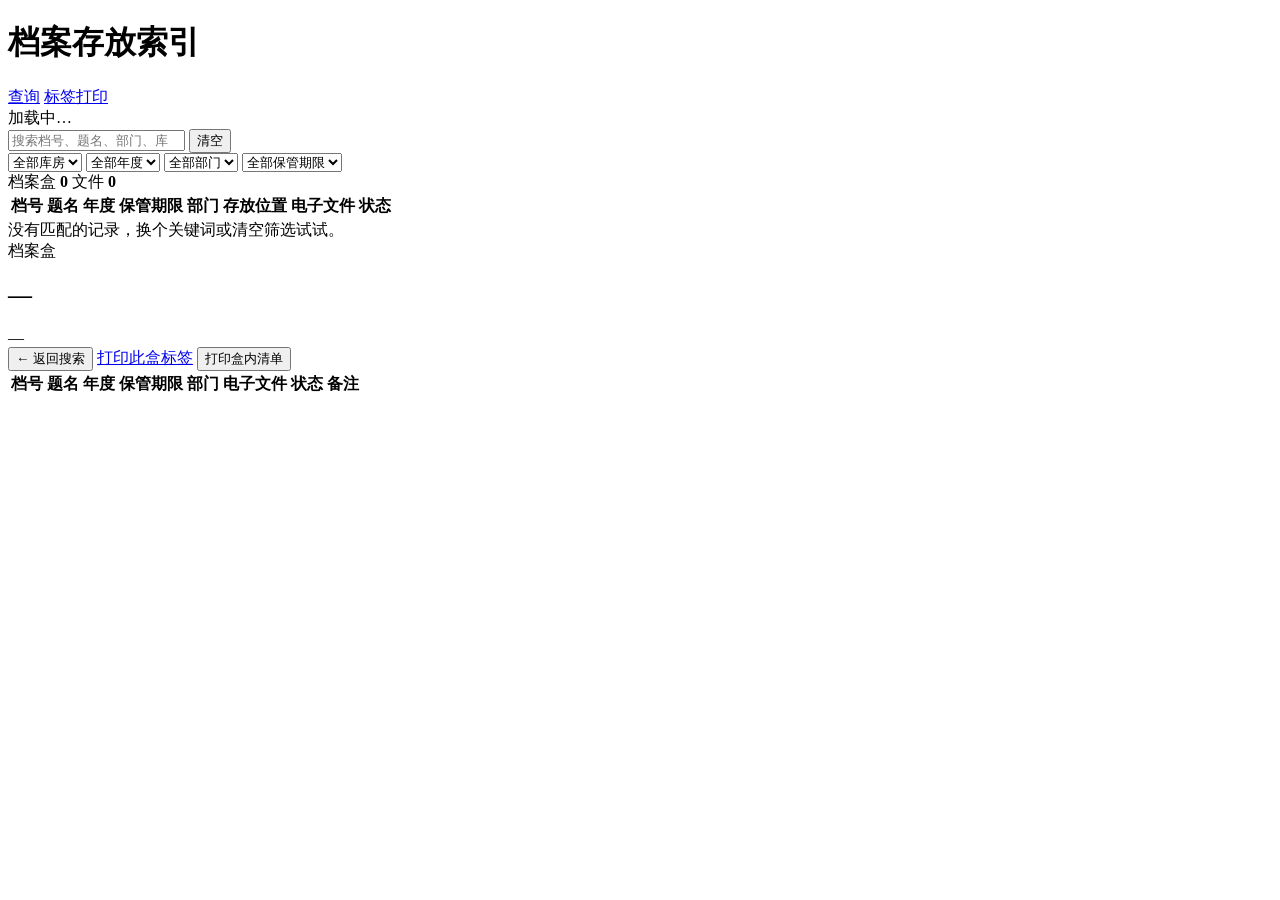
==== index.html @ 7a2ef1e5 "update index.html" ====
<!doctype html>
<html lang="zh-CN">
<head>
<meta charset="utf-8">
<meta name="viewport" content="width=device-width, initial-scale=1">
<title>档案存放索引</title>
<link rel="stylesheet" href="assets/style.css">
<style>
  @media print {
    body.detail-open .topbar,
    body.detail-open #searchPanel,
    body.detail-open .detail-actions { display: none !important; }
    body { background: #fff; }
  }
  #detailPanel table.grid tbody tr { cursor: default; }
</style>
</head>
<body>

<header class="topbar">
  <h1>档案存放索引</h1>
  <nav>
    <a href="index.html" class="active">查询</a>
    <a href="labels.html">标签打印</a>
  </nav>
  <div class="meta">
    <span id="statMeta">加载中…</span>
  </div>
</header>

<main class="wrap">

  <section class="panel" id="searchPanel">
    <div class="search-row">
      <input type="search" id="q" placeholder="搜索档号、题名、部门、库房、排架位置、电子路径…" autocomplete="off">
      <button class="ghost" id="clearBtn" title="清空">清空</button>
    </div>

    <div class="filters">
      <select id="fRoom"><option value="">全部库房</option></select>
      <select id="fYear"><option value="">全部年度</option></select>
      <select id="fDept"><option value="">全部部门</option></select>
      <select id="fRet"><option value="">全部保管期限</option></select>
    </div>

    <div class="stat-line">
      <span>档案盒 <b id="sBoxes">0</b></span>
      <span>文件 <b id="sItems">0</b></span>
      <span id="sShown"></span>
      <span id="sUpdated"></span>
    </div>

    <div class="table-scroll">
      <table class="grid" id="resultTable">
        <thead>
          <tr>
            <th>档号</th>
            <th>题名</th>
            <th>年度</th>
            <th>保管期限</th>
            <th>部门</th>
            <th>存放位置</th>
            <th>电子文件</th>
            <th>状态</th>
          </tr>
        </thead>
        <tbody id="resultBody"></tbody>
      </table>
    </div>
    <div class="empty hidden" id="emptyBox">没有匹配的记录，换个关键词或清空筛选试试。</div>
  </section>

  <section class="panel hidden" id="detailPanel">
    <div class="detail-head">
      <div>
        <div class="muted small">档案盒</div>
        <h2 id="dCode">—</h2>
        <div class="detail-loc"><span class="big" id="dLoc">—</span></div>
        <div class="muted small" id="dNote"></div>
      </div>
      <div class="detail-actions">
        <button class="btn" id="backBtn">← 返回搜索</button>
        <a class="btn" id="dLabelLink" href="labels.html">打印此盒标签</a>
        <button class="btn primary" id="printBtn">打印盒内清单</button>
      </div>
    </div>
    <div class="table-scroll">
      <table class="grid">
        <thead>
          <tr>
            <th>档号</th>
            <th>题名</th>
            <th>年度</th>
            <th>保管期限</th>
            <th>部门</th>
            <th>电子文件</th>
            <th>状态</th>
            <th>备注</th>
          </tr>
        </thead>
        <tbody id="detailBody"></tbody>
      </table>
    </div>
  </section>

</main>

<script src="assets/app.js"></script>
<script>
(function () {
  let DATA = null;
  let FLAT = [];
  let currentBox = null;

  const $ = function (id) { return document.getElementById(id); };
  const qEl = $('q');
  const filters = { room: $('fRoom'), year: $('fYear'), dept: $('fDept'), ret: $('fRet') };

  function termsOf(s) {
    return s.trim().toLowerCase().split(/\s+/).filter(Boolean);
  }

  function mark(text, terms) {
    let s = App.esc(text);
    if (!terms.length) return s;
    const pattern = terms
      .map(function (t) { return App.esc(t).replace(/[.*+?^${}()|[\]\\]/g, '\\$&'); })
      .filter(Boolean)
      .join('|');
    if (!pattern) return s;
    try {
      return s.replace(new RegExp('(' + pattern + ')', 'gi'), '<mark>$1</mark>');
    } catch (e) {
      return s;
    }
  }

  function flatItem(entry) {
    const b = entry.box, it = entry.item || {};
    return [
      it.no, it.title, it.year, it.retention, it.dept, it.path, it.status, it.note,
      b.id, b.room, b.row, b.shelf, b.layer, b.note
    ].filter(Boolean).join(' ').toLowerCase();
  }

  function buildIndex() {
    FLAT = [];
    DATA.boxes.forEach(function (box) {
      const items = box.items && box.items.length ? box.items : [null];
      items.forEach(function (item) {
        FLAT.push({ box: box, item: item, hay: '' });
      });
    });
    FLAT.forEach(function (e) { e.hay = flatItem(e); });
  }

  function fillFilters() {
    const rooms = new Set(DATA.rooms.concat(DATA.boxes.map(function (b) { return b.room; })));
    const years = new Set(), depts = new Set(), rets = new Set();
    DATA.boxes.forEach(function (b) {
      (b.items || []).forEach(function (it) {
        if (it.year) years.add(it.year);
        if (it.dept) depts.add(it.dept);
        if (it.retention) rets.add(it.retention);
      });
    });
    const fill = function (sel, values, allLabel) {
      sel.innerHTML = '<option value="">' + allLabel + '</option>' +
        Array.from(values).filter(Boolean).sort().map(function (v) {
          return '<option value="' + App.esc(v) + '">' + App.esc(v) + '</option>';
        }).join('');
    };
    fill(filters.room, rooms, '全部库房');
    fill(filters.year, years, '全部年度');
    fill(filters.dept, depts, '全部部门');
    fill(filters.ret, rets, '全部保管期限');
  }

  function render() {
    const terms = termsOf(qEl.value);
    const rows = FLAT.filter(function (e) {
      if (terms.length && !terms.every(function (t) { return e.hay.indexOf(t) >= 0; })) return false;
      const b = e.box, it = e.item || {};
      if (filters.room.value && b.room !== filters.room.value) return false;
      if (filters.year.value && it.year !== filters.year.value) return false;
      if (filters.dept.value && it.dept !== filters.dept.value) return false;
      if (filters.ret.value && it.retention !== filters.ret.value) return false;
      return true;
    });

    $('sShown').textContent = '当前显示 ' + rows.length + ' 条';
    $('emptyBox').classList.toggle('hidden', rows.length > 0);

    const LIMIT = 300;
    const html = rows.slice(0, LIMIT).map(function (e) {
      const b = e.box, it = e.item || {};
      const statusCls = it.status === '在架' ? 'chip gray' : (it.status ? 'chip warn' : 'chip gray');
      const pathCell = it.path
        ? (/^https?:/i.test(it.path)
            ? '<a href="' + App.esc(it.path) + '" target="_blank" rel="noopener" class="small">打开链接</a>'
            : '<span class="mono small" title="' + App.esc(it.path) + '">' + mark(App.fileNameFromPath(it.path), terms) + '</span>')
        : '<span class="muted">—</span>';
      return '<tr data-box="' + App.esc(b.id) + '">' +
        '<td class="nowrap"><span class="mono">' + mark(it.no || '（未编号）', terms) + '</span></td>' +
        '<td>' + mark(it.title || '', terms) + '</td>' +
        '<td class="nowrap">' + mark(it.year || '', terms) + '</td>' +
        '<td class="nowrap">' + mark(it.retention || '', terms) + '</td>' +
        '<td class="nowrap">' + mark(it.dept || '', terms) + '</td>' +
        '<td class="loc"><span class="chip">' + mark(b.id, terms) + '</span> ' +
          mark(App.location(b), terms) + '</td>' +
        '<td>' + pathCell + '</td>' +
        '<td class="nowrap"><span class="' + statusCls + '">' + mark(it.status || '在架', terms) + '</span></td>' +
      '</tr>';
    }).join('');

    $('resultBody').innerHTML = html || '';
    if (rows.length > LIMIT) {
      $('resultBody').innerHTML += '<tr><td colspan="8" class="muted small">仅显示前 ' + LIMIT +
        ' 条，共 ' + rows.length + ' 条，请补充关键词缩小范围。</td></tr>';
    }
  }

  function openBox(id, push) {
    const box = DATA.boxes.find(function (b) { return b.id === id; });
    if (!box) { App.toast('找不到档案盒：' + id, 'err'); return; }
    currentBox = box;
    $('dCode').textContent = box.id;
    $('dLoc').textContent = App.location(box) || '（未登记位置）';
    $('dNote').textContent = box.note ? '备注：' + box.note : '';
    $('dLabelLink').href = 'labels.html?box=' + encodeURIComponent(box.id);

    const items = box.items || [];
    $('detailBody').innerHTML = items.length ? items.map(function (it) {
      const statusCls = it.status === '在架' ? 'chip gray' : 'chip warn';
      const pathCell = it.path
        ? (/^https?:/i.test(it.path)
            ? '<a href="' + App.esc(it.path) + '" target="_blank" rel="noopener" class="small">打开链接</a>'
            : '<span class="mono small">' + App.esc(it.path) + '</span>')
        : '<span class="muted">—</span>';
      return '<tr>' +
        '<td class="nowrap"><span class="mono">' + App.esc(it.no || '（未编号）') + '</span></td>' +
        '<td>' + App.esc(it.title || '') + '</td>' +
        '<td class="nowrap">' + App.esc(it.year || '') + '</td>' +
        '<td class="nowrap">' + App.esc(it.retention || '') + '</td>' +
        '<td class="nowrap">' + App.esc(it.dept || '') + '</td>' +
        '<td>' + pathCell + '</td>' +
        '<td class="nowrap"><span class="' + statusCls + '">' + App.esc(it.status || '在架') + '</span></td>' +
        '<td class="small muted">' + App.esc(it.note || '') + '</td>' +
      '</tr>';
    }).join('') : '<tr><td colspan="8" class="muted small">这个盒还没有登记文件。</td></tr>';

    $('searchPanel').classList.add('hidden');
    $('detailPanel').classList.remove('hidden');
    document.body.classList.add('detail-open');
    window.scrollTo({ top: 0 });

    if (push !== false) {
      const url = '?box=' + encodeURIComponent(box.id);
      history.pushState({ box: box.id }, '', url);
    }
  }

  function closeBox(push) {
    $('detailPanel').classList.add('hidden');
    $('searchPanel').classList.remove('hidden');
    document.body.classList.remove('detail-open');
    currentBox = null;
    if (push !== false) history.pushState({}, '', 'index.html');
  }

  function fromUrl() {
    const box = new URLSearchParams(location.search).get('box');
    if (box) openBox(box, false);
  }

  function init() {
    App.loadData().then(function (data) {
      DATA = data;
      const s = App.stats(data);
      $('sBoxes').textContent = s.boxes;
      $('sItems').textContent = s.items;
      $('statMeta').textContent = '共 ' + s.boxes + ' 盒 / ' + s.items + ' 件 · 更新于 ' +
        (data.updatedAt || '—');
      $('sUpdated').textContent = '';
      buildIndex();
      fillFilters();
      render();
      fromUrl();
    }).catch(function (err) {
      $('statMeta').textContent = '数据加载失败';
      $('emptyBox').classList.remove('hidden');
      $('emptyBox').textContent = err.message + '。请确认 data.json 与本页在同一目录。';
    });
  }

  qEl.addEventListener('input', render);
  Object.keys(filters).forEach(function (k) { filters[k].addEventListener('change', render); });
  $('clearBtn').addEventListener('click', function () {
    qEl.value = '';
    Object.keys(filters).forEach(function (k) { filters[k].value = ''; });
    render();
    qEl.focus();
  });

  $('resultBody').addEventListener('click', function (e) {
    const tr = e.target.closest('tr[data-box]');
    if (tr) openBox(tr.getAttribute('data-box'));
  });

  $('backBtn').addEventListener('click', function () { closeBox(); });
  $('printBtn').addEventListener('click', function () { window.print(); });
  document.addEventListener('keydown', function (e) {
    if (e.key === 'Escape' && currentBox) closeBox();
  });
  window.addEventListener('popstate', function () {
    const box = new URLSearchParams(location.search).get('box');
    if (box) openBox(box, false); else closeBox(false);
  });

  init();
})();
</script>
</body>
</html>
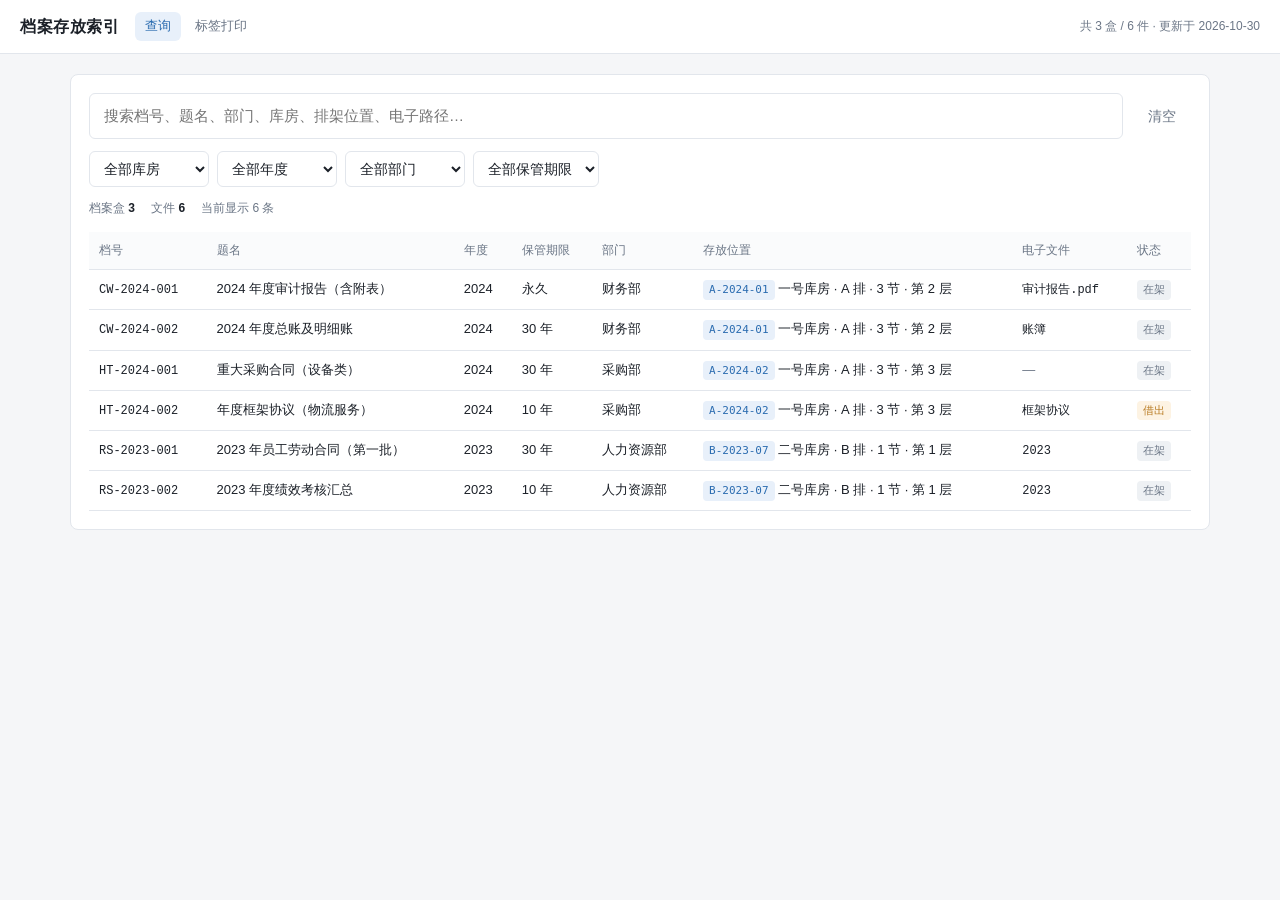
==== commit 431ba52c: "update index.html (mobile layout)" ====
--- a/index.html
+++ b/index.html
@@ -201,15 +201,15 @@
             : '<span class="mono small" title="' + App.esc(it.path) + '">' + mark(App.fileNameFromPath(it.path), terms) + '</span>')
         : '<span class="muted">—</span>';
       return '<tr data-box="' + App.esc(b.id) + '">' +
-        '<td class="nowrap"><span class="mono">' + mark(it.no || '（未编号）', terms) + '</span></td>' +
-        '<td>' + mark(it.title || '', terms) + '</td>' +
-        '<td class="nowrap">' + mark(it.year || '', terms) + '</td>' +
-        '<td class="nowrap">' + mark(it.retention || '', terms) + '</td>' +
-        '<td class="nowrap">' + mark(it.dept || '', terms) + '</td>' +
-        '<td class="loc"><span class="chip">' + mark(b.id, terms) + '</span> ' +
+        '<td class="nowrap" data-label="档号"><span class="mono">' + mark(it.no || '（未编号）', terms) + '</span></td>' +
+        '<td data-label="题名">' + mark(it.title || '', terms) + '</td>' +
+        '<td class="nowrap" data-label="年度">' + mark(it.year || '', terms) + '</td>' +
+        '<td class="nowrap" data-label="保管期限">' + mark(it.retention || '', terms) + '</td>' +
+        '<td class="nowrap" data-label="部门">' + mark(it.dept || '', terms) + '</td>' +
+        '<td class="loc" data-label="存放位置"><span class="chip">' + mark(b.id, terms) + '</span> ' +
           mark(App.location(b), terms) + '</td>' +
-        '<td>' + pathCell + '</td>' +
-        '<td class="nowrap"><span class="' + statusCls + '">' + mark(it.status || '在架', terms) + '</span></td>' +
+        '<td data-label="电子文件">' + pathCell + '</td>' +
+        '<td class="nowrap" data-label="状态"><span class="' + statusCls + '">' + mark(it.status || '在架', terms) + '</span></td>' +
       '</tr>';
     }).join('');
 
@@ -238,14 +238,14 @@
             : '<span class="mono small">' + App.esc(it.path) + '</span>')
         : '<span class="muted">—</span>';
       return '<tr>' +
-        '<td class="nowrap"><span class="mono">' + App.esc(it.no || '（未编号）') + '</span></td>' +
-        '<td>' + App.esc(it.title || '') + '</td>' +
-        '<td class="nowrap">' + App.esc(it.year || '') + '</td>' +
-        '<td class="nowrap">' + App.esc(it.retention || '') + '</td>' +
-        '<td class="nowrap">' + App.esc(it.dept || '') + '</td>' +
-        '<td>' + pathCell + '</td>' +
-        '<td class="nowrap"><span class="' + statusCls + '">' + App.esc(it.status || '在架') + '</span></td>' +
-        '<td class="small muted">' + App.esc(it.note || '') + '</td>' +
+        '<td class="nowrap" data-label="档号"><span class="mono">' + App.esc(it.no || '（未编号）') + '</span></td>' +
+        '<td data-label="题名">' + App.esc(it.title || '') + '</td>' +
+        '<td class="nowrap" data-label="年度">' + App.esc(it.year || '') + '</td>' +
+        '<td class="nowrap" data-label="保管期限">' + App.esc(it.retention || '') + '</td>' +
+        '<td class="nowrap" data-label="部门">' + App.esc(it.dept || '') + '</td>' +
+        '<td data-label="电子文件">' + pathCell + '</td>' +
+        '<td class="nowrap" data-label="状态"><span class="' + statusCls + '">' + App.esc(it.status || '在架') + '</span></td>' +
+        '<td class="small muted" data-label="备注">' + App.esc(it.note || '') + '</td>' +
       '</tr>';
     }).join('') : '<tr><td colspan="8" class="muted small">这个盒还没有登记文件。</td></tr>';
 
--- a/assets/style.css
+++ b/assets/style.css
@@ -0,0 +1,397 @@
+:root {
+  --bg: #f5f6f8;
+  --card: #ffffff;
+  --text: #1b2028;
+  --muted: #6b7686;
+  --line: #e2e6ec;
+  --accent: #2b6cb0;
+  --accent-soft: #e8f0fa;
+  --warn: #b7791f;
+  --danger: #b42318;
+  --radius: 8px;
+}
+
+* { box-sizing: border-box; }
+
+html, body {
+  margin: 0;
+  padding: 0;
+  background: var(--bg);
+  color: var(--text);
+  font: 14px/1.6 -apple-system, "Segoe UI", "Microsoft YaHei", "PingFang SC", sans-serif;
+}
+
+a { color: var(--accent); text-decoration: none; }
+a:hover { text-decoration: underline; }
+
+.topbar {
+  background: var(--card);
+  border-bottom: 1px solid var(--line);
+  padding: 12px 20px;
+  display: flex;
+  align-items: center;
+  gap: 16px;
+  flex-wrap: wrap;
+  position: sticky;
+  top: 0;
+  z-index: 10;
+}
+
+.topbar h1 {
+  font-size: 16px;
+  margin: 0;
+  font-weight: 600;
+  letter-spacing: .5px;
+}
+
+.topbar .meta {
+  color: var(--muted);
+  font-size: 12px;
+  margin-left: auto;
+  display: flex;
+  gap: 14px;
+  flex-wrap: wrap;
+}
+
+.topbar nav { display: flex; gap: 4px; }
+.topbar nav a {
+  color: var(--muted);
+  padding: 4px 10px;
+  border-radius: 6px;
+  font-size: 13px;
+}
+.topbar nav a:hover { background: var(--accent-soft); color: var(--accent); text-decoration: none; }
+.topbar nav a.active { background: var(--accent-soft); color: var(--accent); }
+
+.wrap {
+  max-width: 1180px;
+  margin: 0 auto;
+  padding: 20px;
+}
+
+.panel {
+  background: var(--card);
+  border: 1px solid var(--line);
+  border-radius: var(--radius);
+  padding: 18px;
+  margin-bottom: 18px;
+}
+
+.hidden { display: none !important; }
+
+/* 搜索栏 */
+.search-row {
+  display: flex;
+  gap: 10px;
+  flex-wrap: wrap;
+  align-items: center;
+}
+
+input[type="text"], input[type="search"], input[type="password"], input[type="url"], select, textarea {
+  font: inherit;
+  color: inherit;
+  background: #fff;
+  border: 1px solid var(--line);
+  border-radius: 6px;
+  padding: 8px 10px;
+  outline: none;
+  min-width: 0;
+}
+input:focus, select:focus, textarea:focus {
+  border-color: var(--accent);
+  box-shadow: 0 0 0 3px rgba(43, 108, 176, .12);
+}
+
+#q {
+  flex: 1 1 320px;
+  font-size: 15px;
+  padding: 10px 14px;
+}
+
+.filters {
+  display: flex;
+  gap: 8px;
+  flex-wrap: wrap;
+  margin-top: 12px;
+}
+.filters select { min-width: 120px; }
+
+.stat-line {
+  color: var(--muted);
+  font-size: 12px;
+  margin-top: 12px;
+  display: flex;
+  gap: 16px;
+  flex-wrap: wrap;
+}
+.stat-line b { color: var(--text); font-weight: 600; }
+
+/* 结果表 */
+.table-scroll { overflow-x: auto; margin-top: 14px; }
+
+table.grid {
+  width: 100%;
+  border-collapse: collapse;
+  font-size: 13px;
+}
+table.grid th, table.grid td {
+  text-align: left;
+  padding: 9px 10px;
+  border-bottom: 1px solid var(--line);
+  vertical-align: top;
+}
+table.grid th {
+  color: var(--muted);
+  font-weight: 500;
+  font-size: 12px;
+  white-space: nowrap;
+  background: #fafbfc;
+  position: sticky;
+  top: 0;
+}
+table.grid tbody tr:hover { background: #f9fbfd; }
+table.grid tbody tr { cursor: pointer; }
+
+.mono { font-family: ui-monospace, Consolas, "Courier New", monospace; font-size: 12px; }
+.muted { color: var(--muted); }
+.small { font-size: 12px; }
+.nowrap { white-space: nowrap; }
+
+.chip {
+  display: inline-block;
+  background: var(--accent-soft);
+  color: var(--accent);
+  border-radius: 4px;
+  padding: 1px 6px;
+  font-size: 11px;
+  font-family: ui-monospace, Consolas, monospace;
+  white-space: nowrap;
+}
+.chip.gray { background: #eef1f4; color: var(--muted); }
+.chip.warn { background: #fdf3e3; color: var(--warn); }
+
+.loc { color: var(--text); font-size: 13px; }
+.loc .path { color: var(--muted); font-size: 11px; display: block; }
+
+mark { background: #fff3bf; padding: 0 1px; border-radius: 2px; }
+
+.empty {
+  text-align: center;
+  color: var(--muted);
+  padding: 40px 10px;
+}
+
+/* 详情页 */
+.detail-head {
+  display: flex;
+  align-items: flex-start;
+  gap: 14px;
+  flex-wrap: wrap;
+  border-bottom: 1px solid var(--line);
+  padding-bottom: 14px;
+  margin-bottom: 14px;
+}
+.detail-head h2 {
+  margin: 0;
+  font-size: 20px;
+  font-family: ui-monospace, Consolas, monospace;
+  letter-spacing: .5px;
+}
+.detail-loc {
+  font-size: 15px;
+  margin-top: 4px;
+}
+.detail-loc .big { font-weight: 600; }
+.detail-actions { margin-left: auto; display: flex; gap: 8px; flex-wrap: wrap; }
+
+button, .btn {
+  font: inherit;
+  padding: 8px 14px;
+  border-radius: 6px;
+  border: 1px solid var(--line);
+  background: #fff;
+  color: var(--text);
+  cursor: pointer;
+  white-space: nowrap;
+}
+button:hover, .btn:hover { border-color: #c8d2de; background: #fafbfc; }
+button.primary, .btn.primary {
+  background: var(--accent);
+  border-color: var(--accent);
+  color: #fff;
+}
+button.primary:hover { background: #245e9b; }
+button.ghost { border-color: transparent; background: transparent; color: var(--muted); }
+button:disabled { opacity: .5; cursor: not-allowed; }
+
+.legend { display: flex; gap: 16px; font-size: 12px; color: var(--muted); flex-wrap: wrap; }
+
+/* 标签打印 */
+.toolbar {
+  display: flex;
+  gap: 10px;
+  flex-wrap: wrap;
+  align-items: center;
+}
+.toolbar .spacer { flex: 1; }
+
+.picker {
+  max-height: 320px;
+  overflow: auto;
+  border: 1px solid var(--line);
+  border-radius: 6px;
+  margin-top: 12px;
+}
+.picker-row {
+  display: flex;
+  align-items: center;
+  gap: 10px;
+  padding: 8px 12px;
+  border-bottom: 1px solid var(--line);
+  font-size: 13px;
+}
+.picker-row:last-child { border-bottom: none; }
+.picker-row:hover { background: #f9fbfd; }
+.picker-row input[type="checkbox"] { width: 16px; height: 16px; }
+
+.labels {
+  display: grid;
+  grid-template-columns: repeat(3, 1fr);
+  gap: 8mm;
+  margin-top: 16px;
+}
+.labels.cols-2 { grid-template-columns: repeat(2, 1fr); }
+.labels.cols-3 { grid-template-columns: repeat(3, 1fr); }
+.labels.cols-4 { grid-template-columns: repeat(4, 1fr); }
+
+.label {
+  border: 1px dashed #bbb;
+  border-radius: 4px;
+  padding: 8px;
+  display: flex;
+  gap: 8px;
+  align-items: center;
+  background: #fff;
+  break-inside: avoid;
+  page-break-inside: avoid;
+  min-height: 34mm;
+}
+.label .qr { flex: 0 0 auto; width: 30mm; height: 30mm; display: flex; align-items: center; justify-content: center; }
+.label .qr canvas, .label .qr img { width: 100%; height: 100%; }
+.label .info { flex: 1; min-width: 0; }
+.label .code {
+  font-family: ui-monospace, Consolas, monospace;
+  font-weight: 700;
+  font-size: 13px;
+  word-break: break-all;
+}
+.label .where { font-size: 11px; line-height: 1.4; margin-top: 2px; }
+.label .cnt { font-size: 10px; color: var(--muted); margin-top: 2px; }
+
+/* 录入页 */
+.form-grid {
+  display: grid;
+  grid-template-columns: repeat(auto-fit, minmax(160px, 1fr));
+  gap: 10px;
+}
+.field { display: flex; flex-direction: column; gap: 4px; }
+.field label { font-size: 11px; color: var(--muted); }
+
+.box-card {
+  border: 1px solid var(--line);
+  border-radius: var(--radius);
+  margin-bottom: 12px;
+  background: #fff;
+  overflow: hidden;
+}
+.box-card > .box-head {
+  display: flex;
+  gap: 8px;
+  align-items: center;
+  padding: 10px 12px;
+  background: #fafbfc;
+  border-bottom: 1px solid var(--line);
+  flex-wrap: wrap;
+}
+.box-head input.b-id { width: 130px; font-family: ui-monospace, Consolas, monospace; font-weight: 600; }
+.box-head input { width: 110px; padding: 6px 8px; font-size: 12px; }
+.box-head .count { color: var(--muted); font-size: 12px; }
+.box-head .grow { flex: 1; }
+.box-body { padding: 10px 12px; }
+
+table.items { width: 100%; border-collapse: collapse; font-size: 12px; }
+table.items th {
+  text-align: left;
+  color: var(--muted);
+  font-weight: 500;
+  font-size: 11px;
+  padding: 4px 4px;
+  white-space: nowrap;
+}
+table.items td { padding: 3px 4px; }
+table.items input, table.items select {
+  width: 100%;
+  padding: 5px 7px;
+  font-size: 12px;
+  border-radius: 4px;
+}
+table.items input.w-path { font-family: ui-monospace, Consolas, monospace; }
+table.items td.c-no input { min-width: 110px; }
+table.items td.c-title input { min-width: 180px; }
+table.items td.c-year input { min-width: 60px; }
+table.items td.c-path input { min-width: 200px; }
+table.items td.c-op { width: 34px; text-align: center; }
+
+.row-actions { margin-top: 10px; display: flex; gap: 8px; align-items: center; flex-wrap: wrap; }
+.row-actions input.b-note { flex: 1; min-width: 200px; }
+
+.banner {
+  background: #fffbea;
+  border: 1px solid #f5e3b3;
+  color: #7a5b12;
+  border-radius: 6px;
+  padding: 10px 12px;
+  font-size: 13px;
+  margin-bottom: 14px;
+  display: flex;
+  gap: 12px;
+  align-items: center;
+  flex-wrap: wrap;
+}
+.banner.ok { background: #eefaf1; border-color: #bcdfc6; color: #1e6b33; }
+.banner.err { background: #fdf0ee; border-color: #f2c6c0; color: var(--danger); }
+
+.help {
+  font-size: 12px;
+  color: var(--muted);
+  line-height: 1.8;
+}
+.help code {
+  background: #eef1f4;
+  padding: 1px 4px;
+  border-radius: 3px;
+  font-size: 11px;
+}
+
+.cfg-grid {
+  display: grid;
+  grid-template-columns: repeat(auto-fit, minmax(180px, 1fr));
+  gap: 10px;
+}
+
+@media print {
+  body { background: #fff; }
+  .topbar, .no-print, .toast { display: none !important; }
+  .wrap { max-width: none; padding: 0; margin: 0; }
+  .panel { border: none; padding: 0; margin: 0; }
+  .label { border: 1px solid #999; }
+  @page { margin: 8mm; }
+}
+
+@media (max-width: 640px) {
+  .wrap { padding: 12px; }
+  .topbar { padding: 10px 12px; }
+  .topbar h1 { font-size: 15px; }
+  .topbar .meta { width: 100%; margin-left: 0; }
+  .labels, .labels.cols-2, .labels.cols-3, .labels.cols-4 { grid-template-columns: repeat(2, 1fr); gap: 4mm; }
+}
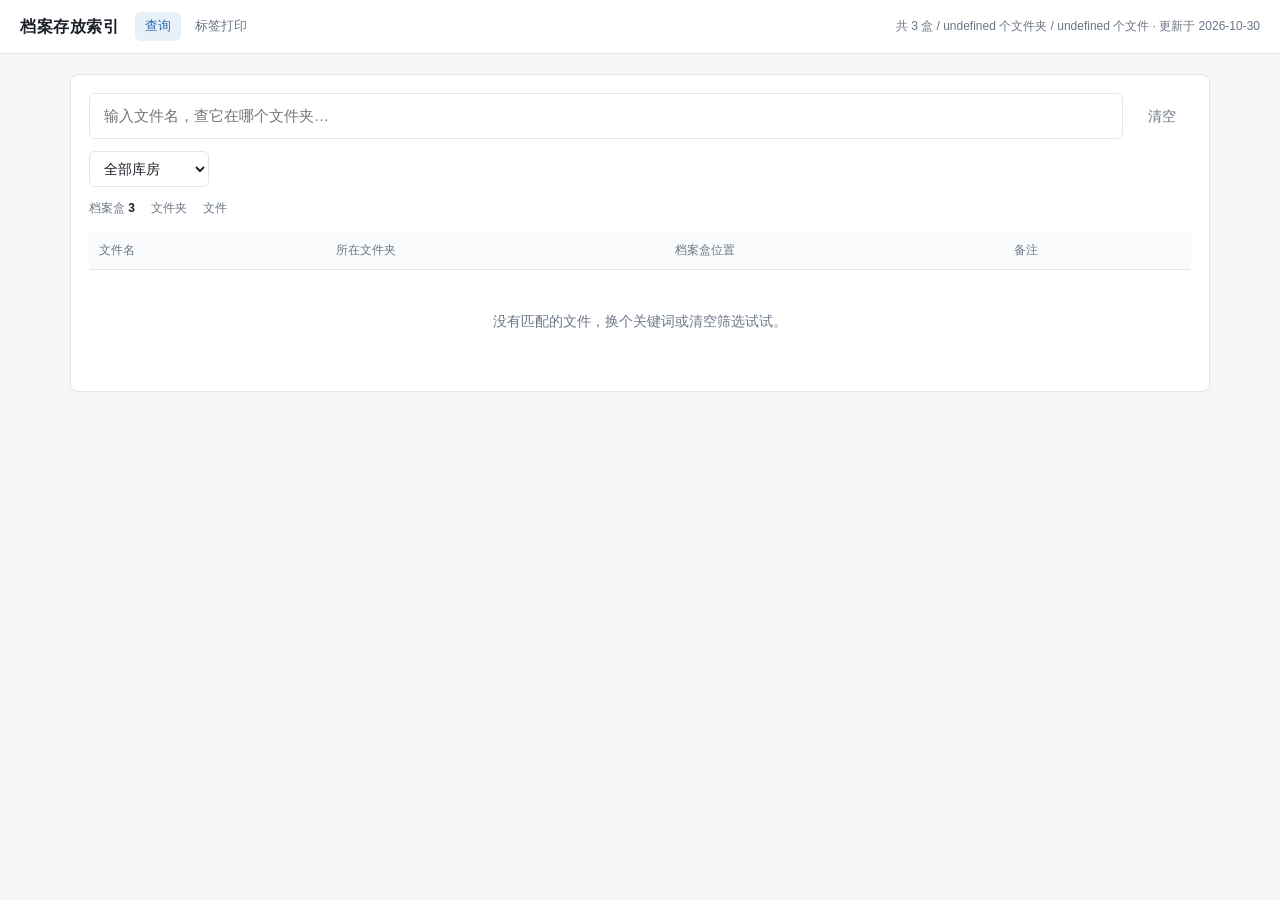
==== commit 42b44029: "update index.html (box > folder > files)" ====
--- a/index.html
+++ b/index.html
@@ -12,7 +12,11 @@
     body.detail-open .detail-actions { display: none !important; }
     body { background: #fff; }
   }
-  #detailPanel table.grid tbody tr { cursor: default; }
+  .folder-block { border: 1px solid var(--line); border-radius: 8px; margin-bottom: 12px; }
+  .folder-head { display: flex; align-items: center; gap: 8px; flex-wrap: wrap; padding: 10px 12px; background: #fafbfc; border-bottom: 1px solid var(--line); border-radius: 8px 8px 0 0; }
+  .folder-head .f-name { font-size: 14px; }
+  .folder-head .f-path { color: var(--muted); word-break: break-all; }
+  .folder-block table.grid { border-radius: 0 0 8px 8px; overflow: hidden; }
 </style>
 </head>
 <body>
@@ -32,42 +36,35 @@
 
   <section class="panel" id="searchPanel">
     <div class="search-row">
-      <input type="search" id="q" placeholder="搜索档号、题名、部门、库房、排架位置、电子路径…" autocomplete="off">
+      <input type="search" id="q" placeholder="输入文件名，查它在哪个文件夹…" autocomplete="off">
       <button class="ghost" id="clearBtn" title="清空">清空</button>
     </div>
 
     <div class="filters">
       <select id="fRoom"><option value="">全部库房</option></select>
-      <select id="fYear"><option value="">全部年度</option></select>
-      <select id="fDept"><option value="">全部部门</option></select>
-      <select id="fRet"><option value="">全部保管期限</option></select>
     </div>
 
     <div class="stat-line">
       <span>档案盒 <b id="sBoxes">0</b></span>
+      <span>文件夹 <b id="sFolders">0</b></span>
       <span>文件 <b id="sItems">0</b></span>
       <span id="sShown"></span>
-      <span id="sUpdated"></span>
     </div>
 
     <div class="table-scroll">
       <table class="grid" id="resultTable">
         <thead>
           <tr>
-            <th>档号</th>
-            <th>题名</th>
-            <th>年度</th>
-            <th>保管期限</th>
-            <th>部门</th>
-            <th>存放位置</th>
-            <th>电子文件</th>
-            <th>状态</th>
+            <th>文件名</th>
+            <th>所在文件夹</th>
+            <th>档案盒位置</th>
+            <th>备注</th>
           </tr>
         </thead>
         <tbody id="resultBody"></tbody>
       </table>
     </div>
-    <div class="empty hidden" id="emptyBox">没有匹配的记录，换个关键词或清空筛选试试。</div>
+    <div class="empty hidden" id="emptyBox">没有匹配的文件，换个关键词或清空筛选试试。</div>
   </section>
 
   <section class="panel hidden" id="detailPanel">
@@ -84,23 +81,7 @@
         <button class="btn primary" id="printBtn">打印盒内清单</button>
       </div>
     </div>
-    <div class="table-scroll">
-      <table class="grid">
-        <thead>
-          <tr>
-            <th>档号</th>
-            <th>题名</th>
-            <th>年度</th>
-            <th>保管期限</th>
-            <th>部门</th>
-            <th>电子文件</th>
-            <th>状态</th>
-            <th>备注</th>
-          </tr>
-        </thead>
-        <tbody id="detailBody"></tbody>
-      </table>
-    </div>
+    <div id="detailBody"></div>
   </section>
 
 </main>
@@ -114,7 +95,7 @@
 
   const $ = function (id) { return document.getElementById(id); };
   const qEl = $('q');
-  const filters = { room: $('fRoom'), year: $('fYear'), dept: $('fDept'), ret: $('fRet') };
+  const filters = { room: $('fRoom') };
 
   function termsOf(s) {
     return s.trim().toLowerCase().split(/\s+/).filter(Boolean);
@@ -135,93 +116,87 @@
     }
   }
 
-  function flatItem(entry) {
-    const b = entry.box, it = entry.item || {};
-    return [
-      it.no, it.title, it.year, it.retention, it.dept, it.path, it.status, it.note,
-      b.id, b.room, b.row, b.shelf, b.layer, b.note
-    ].filter(Boolean).join(' ').toLowerCase();
+  function folderCell(folder, terms) {
+    const name = folder.name || '（未命名文件夹）';
+    const path = folder.path || '';
+    return '<div><b>' + mark(name, terms) + '</b></div>' +
+      (path ? '<div class="mono small muted path-text">' + mark(path, terms) + '</div>' : '');
+  }
+
+  function copyBtn(text, label) {
+    if (!text) return '';
+    return '<button class="copy-btn" data-copy="' + App.esc(text) + '">' + (label || '复制') + '</button>';
   }
 
   function buildIndex() {
     FLAT = [];
-    DATA.boxes.forEach(function (box) {
-      const items = box.items && box.items.length ? box.items : [null];
-      items.forEach(function (item) {
-        FLAT.push({ box: box, item: item, hay: '' });
+    (DATA.boxes || []).forEach(function (box) {
+      (box.folders || []).forEach(function (folder) {
+        const files = folder.files && folder.files.length ? folder.files : [null];
+        files.forEach(function (file) {
+          FLAT.push({ box: box, folder: folder, file: file, hay: '' });
+        });
       });
     });
-    FLAT.forEach(function (e) { e.hay = flatItem(e); });
+    FLAT.forEach(function (e) {
+      const b = e.box, f = e.folder, it = e.file || {};
+      e.hay = [
+        it.name, it.note,
+        f.name, f.path, f.note,
+        b.id, b.room, b.row, b.shelf, b.layer, b.note
+      ].filter(Boolean).join(' ').toLowerCase();
+    });
   }
 
   function fillFilters() {
-    const rooms = new Set(DATA.rooms.concat(DATA.boxes.map(function (b) { return b.room; })));
-    const years = new Set(), depts = new Set(), rets = new Set();
-    DATA.boxes.forEach(function (b) {
-      (b.items || []).forEach(function (it) {
-        if (it.year) years.add(it.year);
-        if (it.dept) depts.add(it.dept);
-        if (it.retention) rets.add(it.retention);
-      });
-    });
-    const fill = function (sel, values, allLabel) {
-      sel.innerHTML = '<option value="">' + allLabel + '</option>' +
-        Array.from(values).filter(Boolean).sort().map(function (v) {
-          return '<option value="' + App.esc(v) + '">' + App.esc(v) + '</option>';
-        }).join('');
-    };
-    fill(filters.room, rooms, '全部库房');
-    fill(filters.year, years, '全部年度');
-    fill(filters.dept, depts, '全部部门');
-    fill(filters.ret, rets, '全部保管期限');
+    const rooms = new Set(DATA.rooms || []);
+    (DATA.boxes || []).forEach(function (b) { if (b.room) rooms.add(b.room); });
+    filters.room.innerHTML = '<option value="">全部库房</option>' +
+      Array.from(rooms).filter(Boolean).sort().map(function (v) {
+        return '<option value="' + App.esc(v) + '">' + App.esc(v) + '</option>';
+      }).join('');
   }
 
   function render() {
     const terms = termsOf(qEl.value);
     const rows = FLAT.filter(function (e) {
       if (terms.length && !terms.every(function (t) { return e.hay.indexOf(t) >= 0; })) return false;
-      const b = e.box, it = e.item || {};
-      if (filters.room.value && b.room !== filters.room.value) return false;
-      if (filters.year.value && it.year !== filters.year.value) return false;
-      if (filters.dept.value && it.dept !== filters.dept.value) return false;
-      if (filters.ret.value && it.retention !== filters.ret.value) return false;
+      if (filters.room.value && e.box.room !== filters.room.value) return false;
       return true;
     });
 
-    $('sShown').textContent = '当前显示 ' + rows.length + ' 条';
-    $('emptyBox').classList.toggle('hidden', rows.length > 0);
+    $('sShown').textContent = rows.length ? '当前显示 ' + rows.length + ' 个文件' : '';
 
     const LIMIT = 300;
     const html = rows.slice(0, LIMIT).map(function (e) {
-      const b = e.box, it = e.item || {};
-      const statusCls = it.status === '在架' ? 'chip gray' : (it.status ? 'chip warn' : 'chip gray');
-      const pathCell = it.path
-        ? (/^https?:/i.test(it.path)
-            ? '<a href="' + App.esc(it.path) + '" target="_blank" rel="noopener" class="small">打开链接</a>'
-            : '<span class="mono small" title="' + App.esc(it.path) + '">' + mark(App.fileNameFromPath(it.path), terms) + '</span>')
-        : '<span class="muted">—</span>';
+      const b = e.box, f = e.folder, it = e.file || {};
       return '<tr data-box="' + App.esc(b.id) + '">' +
-        '<td class="nowrap" data-label="档号"><span class="mono">' + mark(it.no || '（未编号）', terms) + '</span></td>' +
-        '<td data-label="题名">' + mark(it.title || '', terms) + '</td>' +
-        '<td class="nowrap" data-label="年度">' + mark(it.year || '', terms) + '</td>' +
-        '<td class="nowrap" data-label="保管期限">' + mark(it.retention || '', terms) + '</td>' +
-        '<td class="nowrap" data-label="部门">' + mark(it.dept || '', terms) + '</td>' +
-        '<td class="loc" data-label="存放位置"><span class="chip">' + mark(b.id, terms) + '</span> ' +
-          mark(App.location(b), terms) + '</td>' +
-        '<td data-label="电子文件">' + pathCell + '</td>' +
-        '<td class="nowrap" data-label="状态"><span class="' + statusCls + '">' + mark(it.status || '在架', terms) + '</span></td>' +
+        '<td data-label="文件名"><span class="file-name">' + mark(it.name || '（未命名）', terms) + '</span></td>' +
+        '<td data-label="所在文件夹">' + folderCell(f, terms) + '</td>' +
+        '<td data-label="档案盒">' +
+          '<span class="chip">' + mark(b.id, terms) + '</span> ' +
+          '<span class="loc-inline">' + mark(App.location(b), terms) + '</span>' +
+        '</td>' +
+        '<td data-label="备注" class="small muted">' + mark(it.note || '', terms) + '</td>' +
       '</tr>';
     }).join('');
 
     $('resultBody').innerHTML = html || '';
+    $('emptyBox').classList.toggle('hidden', rows.length > 0);
     if (rows.length > LIMIT) {
-      $('resultBody').innerHTML += '<tr><td colspan="8" class="muted small">仅显示前 ' + LIMIT +
+      $('resultBody').innerHTML += '<tr><td colspan="4" class="muted small">仅显示前 ' + LIMIT +
         ' 条，共 ' + rows.length + ' 条，请补充关键词缩小范围。</td></tr>';
     }
+
+    if (currentBox) openBox(currentBox.id, false);
+  }
+
+  function copyOf(path) {
+    return path ? '<button class="copy-btn" data-copy="' + App.esc(path) + '">复制路径</button>' : '';
   }
 
   function openBox(id, push) {
-    const box = DATA.boxes.find(function (b) { return b.id === id; });
+    const box = (DATA.boxes || []).find(function (b) { return b.id === id; });
     if (!box) { App.toast('找不到档案盒：' + id, 'err'); return; }
     currentBox = box;
     $('dCode').textContent = box.id;
@@ -229,25 +204,25 @@
     $('dNote').textContent = box.note ? '备注：' + box.note : '';
     $('dLabelLink').href = 'labels.html?box=' + encodeURIComponent(box.id);
 
-    const items = box.items || [];
-    $('detailBody').innerHTML = items.length ? items.map(function (it) {
-      const statusCls = it.status === '在架' ? 'chip gray' : 'chip warn';
-      const pathCell = it.path
-        ? (/^https?:/i.test(it.path)
-            ? '<a href="' + App.esc(it.path) + '" target="_blank" rel="noopener" class="small">打开链接</a>'
-            : '<span class="mono small">' + App.esc(it.path) + '</span>')
-        : '<span class="muted">—</span>';
-      return '<tr>' +
-        '<td class="nowrap" data-label="档号"><span class="mono">' + App.esc(it.no || '（未编号）') + '</span></td>' +
-        '<td data-label="题名">' + App.esc(it.title || '') + '</td>' +
-        '<td class="nowrap" data-label="年度">' + App.esc(it.year || '') + '</td>' +
-        '<td class="nowrap" data-label="保管期限">' + App.esc(it.retention || '') + '</td>' +
-        '<td class="nowrap" data-label="部门">' + App.esc(it.dept || '') + '</td>' +
-        '<td data-label="电子文件">' + pathCell + '</td>' +
-        '<td class="nowrap" data-label="状态"><span class="' + statusCls + '">' + App.esc(it.status || '在架') + '</span></td>' +
-        '<td class="small muted" data-label="备注">' + App.esc(it.note || '') + '</td>' +
-      '</tr>';
-    }).join('') : '<tr><td colspan="8" class="muted small">这个盒还没有登记文件。</td></tr>';
+    const folders = box.folders || [];
+    $('detailBody').innerHTML = folders.length ? folders.map(function (f) {
+      const files = f.files || [];
+      const rows = files.length ? files.map(function (it) {
+        return '<tr>' +
+          '<td data-label="文件名"><span class="file-name">' + App.esc(it.name || '（未命名）') + '</span></td>' +
+          '<td data-label="备注" class="small muted">' + App.esc(it.note || '') + '</td>' +
+        '</tr>';
+      }).join('') : '<tr><td colspan="2" class="muted small">这个文件夹里还没有文件。</td></tr>';
+      return '<div class="folder-block">' +
+        '<div class="folder-head">' +
+          '<span class="chip">文件夹</span>' +
+          '<b class="f-name">' + App.esc(f.name || '（未命名文件夹）') + '</b>' +
+          (f.path ? '<span class="mono small f-path">' + App.esc(f.path) + '</span>' + copyOf(f.path) : '') +
+          (f.note ? '<span class="muted small">' + App.esc(f.note) + '</span>' : '') +
+        '</div>' +
+        '<table class="grid files"><tbody>' + rows + '</tbody></table>' +
+      '</div>';
+    }).join('') : '<div class="empty">这个盒还没有登记文件夹。</div>';
 
     $('searchPanel').classList.add('hidden');
     $('detailPanel').classList.remove('hidden');
@@ -255,8 +230,7 @@
     window.scrollTo({ top: 0 });
 
     if (push !== false) {
-      const url = '?box=' + encodeURIComponent(box.id);
-      history.pushState({ box: box.id }, '', url);
+      history.pushState({ box: box.id }, '', '?box=' + encodeURIComponent(box.id));
     }
   }
 
@@ -273,15 +247,39 @@
     if (box) openBox(box, false);
   }
 
+  // 复制按钮：捕获阶段拦截，避免触发整行点击
+  document.addEventListener('click', function (e) {
+    const btn = e.target.closest('[data-copy]');
+    if (!btn) return;
+    e.stopPropagation();
+    e.preventDefault();
+    const text = btn.getAttribute('data-copy');
+    const done = function () { App.toast('已复制：' + text, 'ok'); };
+    const fallback = function () {
+      const ta = document.createElement('textarea');
+      ta.value = text;
+      ta.style.cssText = 'position:fixed;left:-9999px';
+      document.body.appendChild(ta);
+      ta.select();
+      try { document.execCommand('copy'); done(); } catch (err) { App.toast('复制失败，请手动选中复制', 'err'); }
+      document.body.removeChild(ta);
+    };
+    if (navigator.clipboard && navigator.clipboard.writeText) {
+      navigator.clipboard.writeText(text).then(done).catch(fallback);
+    } else {
+      fallback();
+    }
+  }, true);
+
   function init() {
     App.loadData().then(function (data) {
       DATA = data;
       const s = App.stats(data);
       $('sBoxes').textContent = s.boxes;
-      $('sItems').textContent = s.items;
-      $('statMeta').textContent = '共 ' + s.boxes + ' 盒 / ' + s.items + ' 件 · 更新于 ' +
-        (data.updatedAt || '—');
-      $('sUpdated').textContent = '';
+      $('sFolders').textContent = s.folders;
+      $('sItems').textContent = s.files;
+      $('statMeta').textContent = '共 ' + s.boxes + ' 盒 / ' + s.folders + ' 个文件夹 / ' +
+        s.files + ' 个文件 · 更新于 ' + (data.updatedAt || '—');
       buildIndex();
       fillFilters();
       render();
@@ -294,10 +292,10 @@
   }
 
   qEl.addEventListener('input', render);
-  Object.keys(filters).forEach(function (k) { filters[k].addEventListener('change', render); });
+  filters.room.addEventListener('change', render);
   $('clearBtn').addEventListener('click', function () {
     qEl.value = '';
-    Object.keys(filters).forEach(function (k) { filters[k].value = ''; });
+    filters.room.value = '';
     render();
     qEl.focus();
   });
--- a/assets/style.css
+++ b/assets/style.css
@@ -390,8 +390,72 @@
 
 @media (max-width: 640px) {
   .wrap { padding: 12px; }
-  .topbar { padding: 10px 12px; }
+  .topbar { padding: 10px 12px; gap: 8px; }
   .topbar h1 { font-size: 15px; }
+  .topbar nav { order: 3; width: 100%; }
+  .topbar nav a { flex: 1; text-align: center; }
   .topbar .meta { width: 100%; margin-left: 0; }
-  .labels, .labels.cols-2, .labels.cols-3, .labels.cols-4 { grid-template-columns: repeat(2, 1fr); gap: 4mm; }
-}
+  .panel { padding: 12px; }
+
+  /* 输入框不小于 16px，避免 iOS 聚焦时自动放大 */
+  input[type="text"], input[type="search"], input[type="password"], input[type="url"], select, textarea, #q { font-size: 16px; }
+
+  .search-row button { flex: 1 1 auto; }
+  .filters select { flex: 1 1 calc(50% - 8px); min-width: 0; }
+
+  .detail-head { gap: 10px; }
+  .detail-head h2 { font-size: 17px; }
+  .detail-actions { margin-left: 0; width: 100%; }
+  .detail-actions .btn, .detail-actions button { flex: 1 1 auto; text-align: center; }
+
+  /* 表格在手机端改为卡片列表 */
+  .table-scroll { overflow-x: visible; }
+  table.grid thead { display: none; }
+  table.grid, table.grid tbody, table.grid tr, table.grid td { display: block; width: 100%; }
+  table.grid tr {
+    border: 1px solid var(--line);
+    border-radius: var(--radius);
+    margin-bottom: 10px;
+    background: #fff;
+  }
+  table.grid td { display: flex; align-items: flex-start; gap: 10px; padding: 4px 10px; border: none; }
+  table.grid td:first-child { padding-top: 10px; }
+  table.grid td:last-child { padding-bottom: 10px; }
+  table.grid td::before {
+    content: attr(data-label);
+    flex: 0 0 66px;
+    color: var(--muted);
+    font-size: 12px;
+    line-height: 1.6;
+  }
+  table.grid td:not([data-label])::before { display: none; }
+  table.grid td.nowrap { white-space: normal; }
+  table.grid tbody tr:hover { background: #fff; }
+
+  /* 录入页明细同样改为卡片 */
+  table.items thead { display: none; }
+  table.items, table.items tbody, table.items tr, table.items td { display: block; width: 100%; }
+  table.items tr {
+    border: 1px solid var(--line);
+    border-radius: 6px;
+    padding: 8px 10px;
+    margin-bottom: 8px;
+  }
+  table.items td { display: flex; align-items: center; gap: 8px; padding: 3px 0; }
+  table.items td::before {
+    content: attr(data-label);
+    flex: 0 0 62px;
+    color: var(--muted);
+    font-size: 11px;
+  }
+  table.items td input, table.items td select { flex: 1 1 auto; width: auto; min-width: 0; font-size: 14px; }
+  table.items td.c-op { justify-content: flex-end; padding-top: 6px; }
+  table.items td.c-op::before { content: ''; flex: 0 0 0; }
+  .box-head input, .box-head input.b-id { width: calc(50% - 6px); }
+  .box-body { padding: 8px; }
+  .box-body > div[style*="overflow-x"] { overflow-x: visible !important; }
+  .row-actions input.b-note { min-width: 0; flex: 1 1 100%; }
+
+  .labels, .labels.cols-2, .labels.cols-3, .labels.cols-4 { grid-template-columns: 1fr; gap: 4mm; }
+  .label .qr { width: 26mm; height: 26mm; }
+}
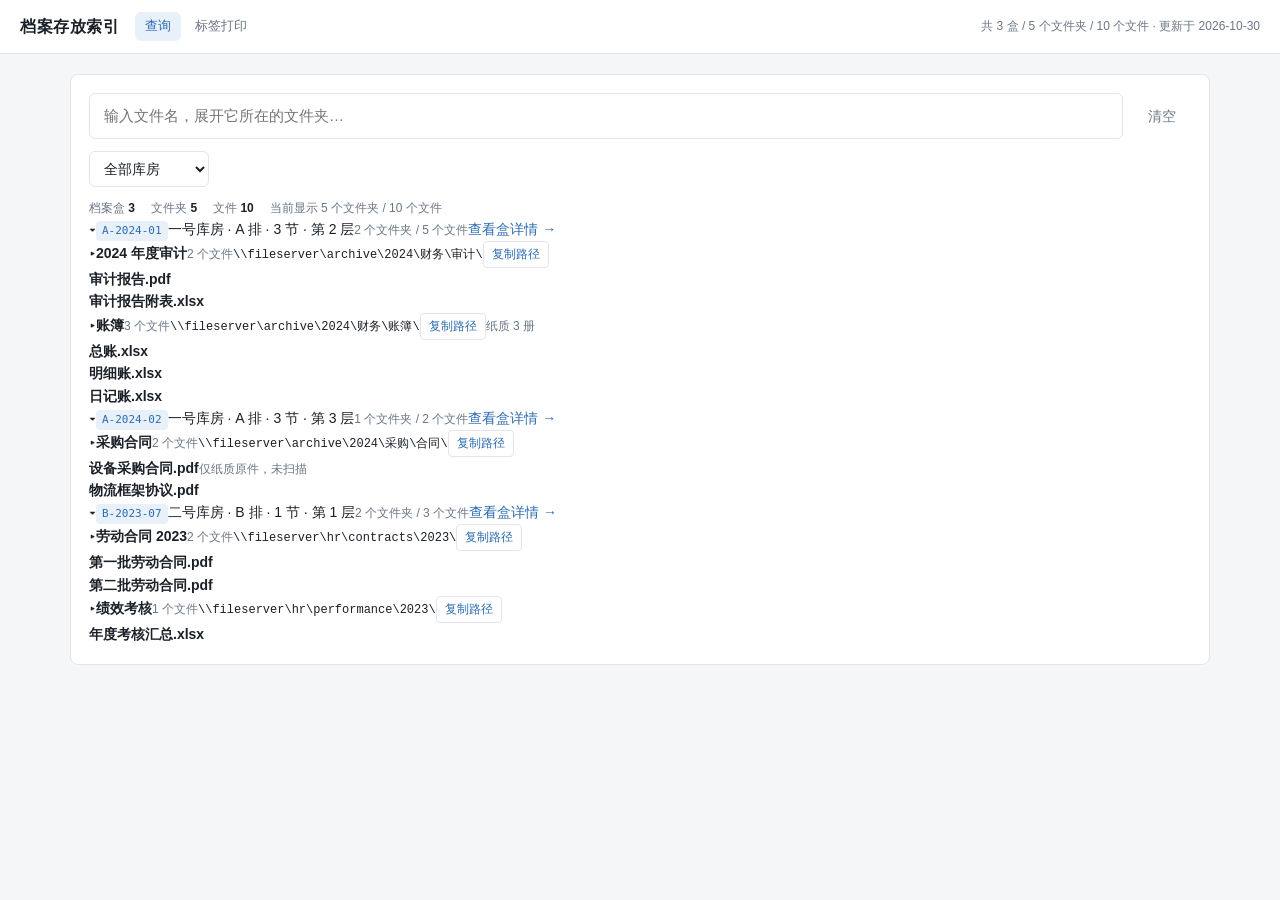
==== commit 6872f540: "collapse folders: index.html" ====
--- a/index.html
+++ b/index.html
@@ -11,12 +11,9 @@
     body.detail-open #searchPanel,
     body.detail-open .detail-actions { display: none !important; }
     body { background: #fff; }
-  }
-  .folder-block { border: 1px solid var(--line); border-radius: 8px; margin-bottom: 12px; }
-  .folder-head { display: flex; align-items: center; gap: 8px; flex-wrap: wrap; padding: 10px 12px; background: #fafbfc; border-bottom: 1px solid var(--line); border-radius: 8px 8px 0 0; }
-  .folder-head .f-name { font-size: 14px; }
-  .folder-head .f-path { color: var(--muted); word-break: break-all; }
-  .folder-block table.grid { border-radius: 0 0 8px 8px; overflow: hidden; }
+    .folder-row-body { display: block !important; }
+    .caret { display: none !important; }
+  }
 </style>
 </head>
 <body>
@@ -36,7 +33,7 @@
 
   <section class="panel" id="searchPanel">
     <div class="search-row">
-      <input type="search" id="q" placeholder="输入文件名，查它在哪个文件夹…" autocomplete="off">
+      <input type="search" id="q" placeholder="输入文件名，展开它所在的文件夹…" autocomplete="off">
       <button class="ghost" id="clearBtn" title="清空">清空</button>
     </div>
 
@@ -51,20 +48,8 @@
       <span id="sShown"></span>
     </div>
 
-    <div class="table-scroll">
-      <table class="grid" id="resultTable">
-        <thead>
-          <tr>
-            <th>文件名</th>
-            <th>所在文件夹</th>
-            <th>档案盒位置</th>
-            <th>备注</th>
-          </tr>
-        </thead>
-        <tbody id="resultBody"></tbody>
-      </table>
-    </div>
-    <div class="empty hidden" id="emptyBox">没有匹配的文件，换个关键词或清空筛选试试。</div>
+    <div id="resultList"></div>
+    <div class="empty hidden" id="emptyBox">没有匹配的文件或文件夹，换个关键词试试。</div>
   </section>
 
   <section class="panel hidden" id="detailPanel">
@@ -90,12 +75,12 @@
 <script>
 (function () {
   let DATA = null;
-  let FLAT = [];
   let currentBox = null;
 
   const $ = function (id) { return document.getElementById(id); };
   const qEl = $('q');
   const filters = { room: $('fRoom') };
+  const openKeys = {};
 
   function termsOf(s) {
     return s.trim().toLowerCase().split(/\s+/).filter(Boolean);
@@ -116,36 +101,44 @@
     }
   }
 
-  function folderCell(folder, terms) {
-    const name = folder.name || '（未命名文件夹）';
-    const path = folder.path || '';
-    return '<div><b>' + mark(name, terms) + '</b></div>' +
-      (path ? '<div class="mono small muted path-text">' + mark(path, terms) + '</div>' : '');
-  }
-
-  function copyBtn(text, label) {
+  function copyBtn(text) {
     if (!text) return '';
-    return '<button class="copy-btn" data-copy="' + App.esc(text) + '">' + (label || '复制') + '</button>';
-  }
-
-  function buildIndex() {
-    FLAT = [];
-    (DATA.boxes || []).forEach(function (box) {
-      (box.folders || []).forEach(function (folder) {
-        const files = folder.files && folder.files.length ? folder.files : [null];
-        files.forEach(function (file) {
-          FLAT.push({ box: box, folder: folder, file: file, hay: '' });
-        });
-      });
-    });
-    FLAT.forEach(function (e) {
-      const b = e.box, f = e.folder, it = e.file || {};
-      e.hay = [
-        it.name, it.note,
-        f.name, f.path, f.note,
-        b.id, b.room, b.row, b.shelf, b.layer, b.note
-      ].filter(Boolean).join(' ').toLowerCase();
-    });
+    return '<button class="copy-btn" data-copy="' + App.esc(text) + '">复制路径</button>';
+  }
+
+  function folderHay(box, folder) {
+    return [
+      folder.name, folder.path, folder.note,
+      box.id, box.room, box.row, box.shelf, box.layer, box.note
+    ].concat((folder.files || []).map(function (it) { return [it.name, it.note].join(' '); }))
+      .filter(Boolean).join(' ').toLowerCase();
+  }
+
+  function matches(hay, terms) {
+    return !terms.length || terms.every(function (t) { return hay.indexOf(t) >= 0; });
+  }
+
+  function folderRow(box, folder, terms, open) {
+    const files = folder.files || [];
+    const body = files.length
+      ? files.map(function (it) {
+          return '<div class="file-line">' +
+            '<span class="file-name">' + mark(it.name || '（未命名）', terms) + '</span>' +
+            (it.note ? '<span class="muted small">' + mark(it.note, terms) + '</span>' : '') +
+          '</div>';
+        }).join('')
+      : '<div class="muted small" style="padding:10px 14px">这个文件夹里还没有文件。</div>';
+
+    return '<div class="folder-row' + (open ? ' open' : '') + '">' +
+      '<div class="folder-row-head">' +
+        '<span class="caret">▸</span>' +
+        '<b class="f-name">' + mark(folder.name || '（未命名文件夹）', terms) + '</b>' +
+        '<span class="muted small">' + files.length + ' 个文件</span>' +
+        (folder.path ? '<span class="mono small f-path">' + mark(folder.path, terms) + '</span>' + copyBtn(folder.path) : '') +
+        (folder.note ? '<span class="muted small">' + mark(folder.note, terms) + '</span>' : '') +
+      '</div>' +
+      '<div class="folder-row-body">' + body + '</div>' +
+    '</div>';
   }
 
   function fillFilters() {
@@ -159,40 +152,47 @@
 
   function render() {
     const terms = termsOf(qEl.value);
-    const rows = FLAT.filter(function (e) {
-      if (terms.length && !terms.every(function (t) { return e.hay.indexOf(t) >= 0; })) return false;
-      if (filters.room.value && e.box.room !== filters.room.value) return false;
-      return true;
+    const groups = (DATA.boxes || []).map(function (box) {
+      if (filters.room.value && box.room !== filters.room.value) return null;
+      const folders = (box.folders || []).filter(function (f) { return matches(folderHay(box, f), terms); });
+      return folders.length ? { box: box, folders: folders } : null;
+    }).filter(Boolean);
+
+    let folderCount = 0, fileCount = 0;
+    groups.forEach(function (g) {
+      g.folders.forEach(function (f) {
+        folderCount++;
+        fileCount += (f.files || []).length;
+      });
     });
-
-    $('sShown').textContent = rows.length ? '当前显示 ' + rows.length + ' 个文件' : '';
-
-    const LIMIT = 300;
-    const html = rows.slice(0, LIMIT).map(function (e) {
-      const b = e.box, f = e.folder, it = e.file || {};
-      return '<tr data-box="' + App.esc(b.id) + '">' +
-        '<td data-label="文件名"><span class="file-name">' + mark(it.name || '（未命名）', terms) + '</span></td>' +
-        '<td data-label="所在文件夹">' + folderCell(f, terms) + '</td>' +
-        '<td data-label="档案盒">' +
-          '<span class="chip">' + mark(b.id, terms) + '</span> ' +
-          '<span class="loc-inline">' + mark(App.location(b), terms) + '</span>' +
-        '</td>' +
-        '<td data-label="备注" class="small muted">' + mark(it.note || '', terms) + '</td>' +
-      '</tr>';
+    $('sShown').textContent = groups.length
+      ? '当前显示 ' + folderCount + ' 个文件夹 / ' + fileCount + ' 个文件'
+      : '';
+
+    $('resultList').innerHTML = groups.map(function (g) {
+      const box = g.box;
+      const inner = g.folders.map(function (f, i) {
+        const fileHit = terms.length && (f.files || []).some(function (it) {
+          return terms.every(function (t) { return ((it.name || '') + ' ' + (it.note || '')).toLowerCase().indexOf(t) >= 0; });
+        });
+        const open = fileHit || openKeys[box.id + '|' + i];
+        return folderRow(box, f, terms, open);
+      }).join('');
+
+      return '<div class="box-group' + (openKeys[box.id] === false ? ' collapsed' : '') + '">' +
+        '<div class="box-group-head" data-box="' + App.esc(box.id) + '">' +
+          '<span class="caret">▾</span>' +
+          '<span class="chip">' + App.esc(box.id) + '</span>' +
+          '<span class="box-loc">' + App.esc(App.location(box) || '（未登记位置）') + '</span>' +
+          '<span class="muted small">' + g.folders.length + ' 个文件夹 / ' +
+            g.folders.reduce(function (n, f) { return n + (f.files || []).length; }, 0) + ' 个文件</span>' +
+          '<a class="box-open" href="?box=' + encodeURIComponent(box.id) + '">查看盒详情 →</a>' +
+        '</div>' +
+        '<div class="box-group-body">' + inner + '</div>' +
+      '</div>';
     }).join('');
 
-    $('resultBody').innerHTML = html || '';
-    $('emptyBox').classList.toggle('hidden', rows.length > 0);
-    if (rows.length > LIMIT) {
-      $('resultBody').innerHTML += '<tr><td colspan="4" class="muted small">仅显示前 ' + LIMIT +
-        ' 条，共 ' + rows.length + ' 条，请补充关键词缩小范围。</td></tr>';
-    }
-
-    if (currentBox) openBox(currentBox.id, false);
-  }
-
-  function copyOf(path) {
-    return path ? '<button class="copy-btn" data-copy="' + App.esc(path) + '">复制路径</button>' : '';
+    $('emptyBox').classList.toggle('hidden', groups.length > 0);
   }
 
   function openBox(id, push) {
@@ -205,33 +205,16 @@
     $('dLabelLink').href = 'labels.html?box=' + encodeURIComponent(box.id);
 
     const folders = box.folders || [];
-    $('detailBody').innerHTML = folders.length ? folders.map(function (f) {
-      const files = f.files || [];
-      const rows = files.length ? files.map(function (it) {
-        return '<tr>' +
-          '<td data-label="文件名"><span class="file-name">' + App.esc(it.name || '（未命名）') + '</span></td>' +
-          '<td data-label="备注" class="small muted">' + App.esc(it.note || '') + '</td>' +
-        '</tr>';
-      }).join('') : '<tr><td colspan="2" class="muted small">这个文件夹里还没有文件。</td></tr>';
-      return '<div class="folder-block">' +
-        '<div class="folder-head">' +
-          '<span class="chip">文件夹</span>' +
-          '<b class="f-name">' + App.esc(f.name || '（未命名文件夹）') + '</b>' +
-          (f.path ? '<span class="mono small f-path">' + App.esc(f.path) + '</span>' + copyOf(f.path) : '') +
-          (f.note ? '<span class="muted small">' + App.esc(f.note) + '</span>' : '') +
-        '</div>' +
-        '<table class="grid files"><tbody>' + rows + '</tbody></table>' +
-      '</div>';
-    }).join('') : '<div class="empty">这个盒还没有登记文件夹。</div>';
+    $('detailBody').innerHTML = folders.length
+      ? folders.map(function (f) { return folderRow(box, f, [], true); }).join('')
+      : '<div class="empty">这个盒还没有登记文件夹。</div>';
 
     $('searchPanel').classList.add('hidden');
     $('detailPanel').classList.remove('hidden');
     document.body.classList.add('detail-open');
     window.scrollTo({ top: 0 });
 
-    if (push !== false) {
-      history.pushState({ box: box.id }, '', '?box=' + encodeURIComponent(box.id));
-    }
+    if (push !== false) history.pushState({ box: box.id }, '', '?box=' + encodeURIComponent(box.id));
   }
 
   function closeBox(push) {
@@ -247,27 +230,50 @@
     if (box) openBox(box, false);
   }
 
-  // 复制按钮：捕获阶段拦截，避免触发整行点击
+  function toggleFolder(head) {
+    const row = head.parentElement;
+    row.classList.toggle('open');
+    const group = row.closest('.box-group');
+    if (group) {
+      const idx = Array.prototype.indexOf.call(group.querySelectorAll('.folder-row'), row);
+      const key = (group.querySelector('.box-group-head').getAttribute('data-box') || '') + '|' + idx;
+      openKeys[key] = row.classList.contains('open');
+    }
+  }
+
+  // 折叠/展开：点文件夹标题或盒标题；复制按钮单独处理
   document.addEventListener('click', function (e) {
     const btn = e.target.closest('[data-copy]');
-    if (!btn) return;
-    e.stopPropagation();
-    e.preventDefault();
-    const text = btn.getAttribute('data-copy');
-    const done = function () { App.toast('已复制：' + text, 'ok'); };
-    const fallback = function () {
-      const ta = document.createElement('textarea');
-      ta.value = text;
-      ta.style.cssText = 'position:fixed;left:-9999px';
-      document.body.appendChild(ta);
-      ta.select();
-      try { document.execCommand('copy'); done(); } catch (err) { App.toast('复制失败，请手动选中复制', 'err'); }
-      document.body.removeChild(ta);
-    };
-    if (navigator.clipboard && navigator.clipboard.writeText) {
-      navigator.clipboard.writeText(text).then(done).catch(fallback);
-    } else {
-      fallback();
+    if (btn) {
+      e.stopPropagation();
+      const text = btn.getAttribute('data-copy');
+      const done = function () { App.toast('已复制：' + text, 'ok'); };
+      const fallback = function () {
+        const ta = document.createElement('textarea');
+        ta.value = text;
+        ta.style.cssText = 'position:fixed;left:-9999px';
+        document.body.appendChild(ta);
+        ta.select();
+        try { document.execCommand('copy'); done(); } catch (err) { App.toast('复制失败，请手动选中复制', 'err'); }
+        document.body.removeChild(ta);
+      };
+      if (navigator.clipboard && navigator.clipboard.writeText) {
+        navigator.clipboard.writeText(text).then(done).catch(fallback);
+      } else {
+        fallback();
+      }
+      return;
+    }
+
+    const head = e.target.closest('.folder-row-head');
+    if (head && !e.target.closest('a')) { toggleFolder(head); return; }
+
+    const bhead = e.target.closest('.box-group-head');
+    if (bhead && !e.target.closest('a')) {
+      const group = bhead.parentElement;
+      group.classList.toggle('collapsed');
+      openKeys[bhead.getAttribute('data-box')] = !group.classList.contains('collapsed');
+      return;
     }
   }, true);
 
@@ -280,7 +286,6 @@
       $('sItems').textContent = s.files;
       $('statMeta').textContent = '共 ' + s.boxes + ' 盒 / ' + s.folders + ' 个文件夹 / ' +
         s.files + ' 个文件 · 更新于 ' + (data.updatedAt || '—');
-      buildIndex();
       fillFilters();
       render();
       fromUrl();
@@ -298,11 +303,6 @@
     filters.room.value = '';
     render();
     qEl.focus();
-  });
-
-  $('resultBody').addEventListener('click', function (e) {
-    const tr = e.target.closest('tr[data-box]');
-    if (tr) openBox(tr.getAttribute('data-box'));
   });
 
   $('backBtn').addEventListener('click', function () { closeBox(); });
--- a/assets/style.css
+++ b/assets/style.css
@@ -378,6 +378,42 @@
   grid-template-columns: repeat(auto-fit, minmax(180px, 1fr));
   gap: 10px;
 }
+
+/* 文件夹块 */
+.folder-card {
+  border: 1px solid var(--line);
+  border-radius: 8px;
+  margin-bottom: 10px;
+  background: #fff;
+  overflow: hidden;
+}
+.folder-head {
+  display: flex;
+  gap: 8px;
+  flex-wrap: wrap;
+  align-items: center;
+  padding: 8px 10px;
+  background: #fafbfc;
+  border-bottom: 1px solid var(--line);
+}
+.folder-head input.f-name { flex: 1 1 200px; font-weight: 600; }
+.folder-head input.f-path { flex: 2 1 240px; font-family: ui-monospace, Consolas, monospace; font-size: 12px; }
+.folder-head input.f-note { flex: 1 1 140px; }
+.folder-card > table.items { margin: 0; width: 100%; }
+.folder-card > .row-actions { padding: 4px 10px 8px; margin-top: 0; }
+
+/* 复制按钮与文件名 */
+.copy-btn {
+  padding: 3px 8px;
+  font-size: 12px;
+  border-radius: 4px;
+  border: 1px solid var(--line);
+  background: #fff;
+  color: var(--accent);
+}
+.file-name { font-weight: 600; }
+.loc-inline { color: var(--muted); font-size: 12px; }
+.path-text { word-break: break-all; }
 
 @media print {
   body { background: #fff; }
@@ -448,9 +484,11 @@
     color: var(--muted);
     font-size: 11px;
   }
-  table.items td input, table.items td select { flex: 1 1 auto; width: auto; min-width: 0; font-size: 14px; }
+  table.items td input, table.items td select { flex: 1 1 auto; width: auto; min-width: 0; font-size: 16px; }
   table.items td.c-op { justify-content: flex-end; padding-top: 6px; }
   table.items td.c-op::before { content: ''; flex: 0 0 0; }
+  .folder-head input.f-name, .folder-head input.f-path, .folder-head input.f-note { flex: 1 1 100%; font-size: 16px; }
+  .folder-head button { flex: 1 1 100%; }
   .box-head input, .box-head input.b-id { width: calc(50% - 6px); }
   .box-body { padding: 8px; }
   .box-body > div[style*="overflow-x"] { overflow-x: visible !important; }
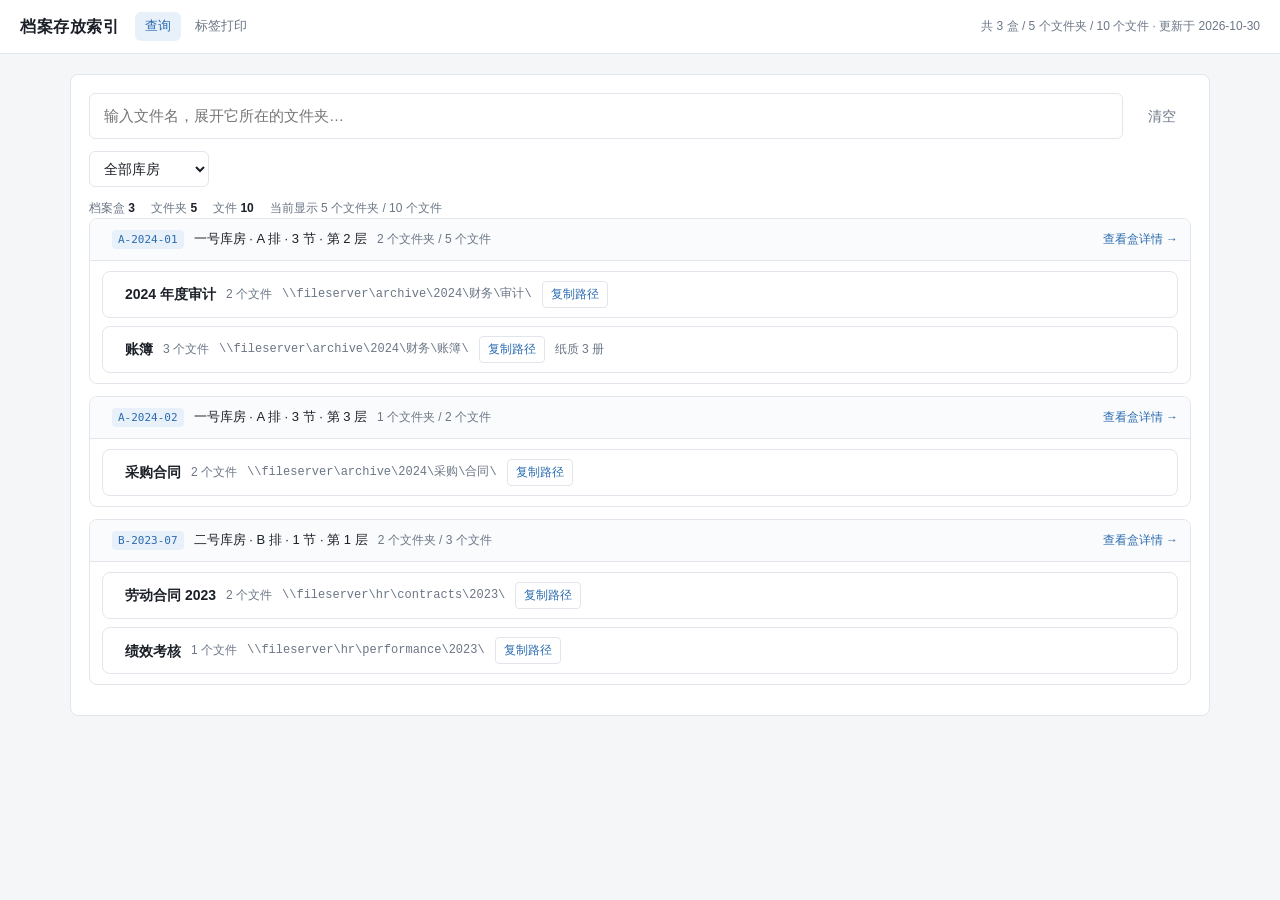
==== commit 8cbfd68d: "ui refresh: index.html" ====
--- a/index.html
+++ b/index.html
@@ -1,10 +1,10 @@
-<!doctype html>
+﻿<!doctype html>
 <html lang="zh-CN">
 <head>
 <meta charset="utf-8">
 <meta name="viewport" content="width=device-width, initial-scale=1">
 <title>档案存放索引</title>
-<link rel="stylesheet" href="assets/style.css">
+<link rel="stylesheet" href="assets/style.css?v=4">
 <style>
   @media print {
     body.detail-open .topbar,
@@ -71,7 +71,7 @@
 
 </main>
 
-<script src="assets/app.js"></script>
+<script src="assets/app.js?v=4"></script>
 <script>
 (function () {
   let DATA = null;
@@ -131,7 +131,7 @@
 
     return '<div class="folder-row' + (open ? ' open' : '') + '">' +
       '<div class="folder-row-head">' +
-        '<span class="caret">▸</span>' +
+        '<span class="caret"></span>' +
         '<b class="f-name">' + mark(folder.name || '（未命名文件夹）', terms) + '</b>' +
         '<span class="muted small">' + files.length + ' 个文件</span>' +
         (folder.path ? '<span class="mono small f-path">' + mark(folder.path, terms) + '</span>' + copyBtn(folder.path) : '') +
@@ -181,7 +181,7 @@
 
       return '<div class="box-group' + (openKeys[box.id] === false ? ' collapsed' : '') + '">' +
         '<div class="box-group-head" data-box="' + App.esc(box.id) + '">' +
-          '<span class="caret">▾</span>' +
+          '<span class="caret"></span>' +
           '<span class="chip">' + App.esc(box.id) + '</span>' +
           '<span class="box-loc">' + App.esc(App.location(box) || '（未登记位置）') + '</span>' +
           '<span class="muted small">' + g.folders.length + ' 个文件夹 / ' +
--- a/assets/style.css
+++ b/assets/style.css
@@ -378,6 +378,85 @@
   grid-template-columns: repeat(auto-fit, minmax(180px, 1fr));
   gap: 10px;
 }
+
+/* 查询页：盒分组 + 文件夹折叠 */
+.box-group {
+  border: 1px solid var(--line);
+  border-radius: var(--radius);
+  margin-bottom: 12px;
+  background: #fff;
+  overflow: hidden;
+}
+.box-group-head {
+  display: flex;
+  align-items: center;
+  gap: 10px;
+  flex-wrap: wrap;
+  padding: 10px 12px;
+  background: #fafbfc;
+  border-bottom: 1px solid var(--line);
+  cursor: pointer;
+}
+.box-group-head:hover { background: #f2f6fa; }
+.box-group-head .caret { color: var(--muted); transition: transform .15s; display: inline-block; }
+.box-group.collapsed .box-group-head { border-bottom: none; }
+.box-group.collapsed .box-group-head .caret { transform: rotate(-90deg); }
+.box-group.collapsed .box-group-body { display: none; }
+.box-group-head .box-loc { font-size: 13px; }
+.box-group-head .box-open { margin-left: auto; font-size: 12px; }
+.box-group-body { padding: 10px 12px; }
+
+.folder-row {
+  border: 1px solid var(--line);
+  border-radius: 8px;
+  margin-bottom: 8px;
+  background: #fff;
+  overflow: hidden;
+}
+.folder-row:last-child { margin-bottom: 0; }
+.folder-row-head {
+  display: flex;
+  align-items: center;
+  gap: 10px;
+  flex-wrap: wrap;
+  padding: 9px 12px;
+  cursor: pointer;
+}
+.folder-row-head:hover { background: #f9fbfd; }
+.folder-row-head .caret { color: var(--muted); transition: transform .15s; display: inline-block; }
+.folder-row.open > .folder-row-head .caret { transform: rotate(90deg); }
+.folder-row-head .f-path { color: var(--muted); word-break: break-all; }
+.folder-row-body { display: none; border-top: 1px solid var(--line); }
+.folder-row.open > .folder-row-body { display: block; }
+.file-line {
+  display: flex;
+  gap: 12px;
+  align-items: baseline;
+  flex-wrap: wrap;
+  padding: 8px 14px;
+  border-bottom: 1px dashed #eef1f4;
+  font-size: 13px;
+}
+.file-line:last-child { border-bottom: none; }
+
+/* 录入页：文件夹折叠 */
+.folder-toggle {
+  flex: 0 0 auto;
+  width: 26px;
+  height: 26px;
+  padding: 0;
+  border: 1px solid var(--line);
+  border-radius: 6px;
+  background: #fff;
+  color: var(--muted);
+  line-height: 1;
+  transition: transform .15s;
+}
+.folder-card.open .folder-toggle { transform: rotate(90deg); }
+.folder-card > .folder-body { display: none; }
+.folder-card.open > .folder-body { display: block; }
+.folder-card > .folder-head { border-bottom: none; }
+.folder-card.open > .folder-head { border-bottom: 1px solid var(--line); }
 
 /* 文件夹块 */
 .folder-card {
@@ -488,7 +567,7 @@
   table.items td.c-op { justify-content: flex-end; padding-top: 6px; }
   table.items td.c-op::before { content: ''; flex: 0 0 0; }
   .folder-head input.f-name, .folder-head input.f-path, .folder-head input.f-note { flex: 1 1 100%; font-size: 16px; }
-  .folder-head button { flex: 1 1 100%; }
+  .folder-head button:not(.folder-toggle) { flex: 1 1 100%; }
   .box-head input, .box-head input.b-id { width: calc(50% - 6px); }
   .box-body { padding: 8px; }
   .box-body > div[style*="overflow-x"] { overflow-x: visible !important; }
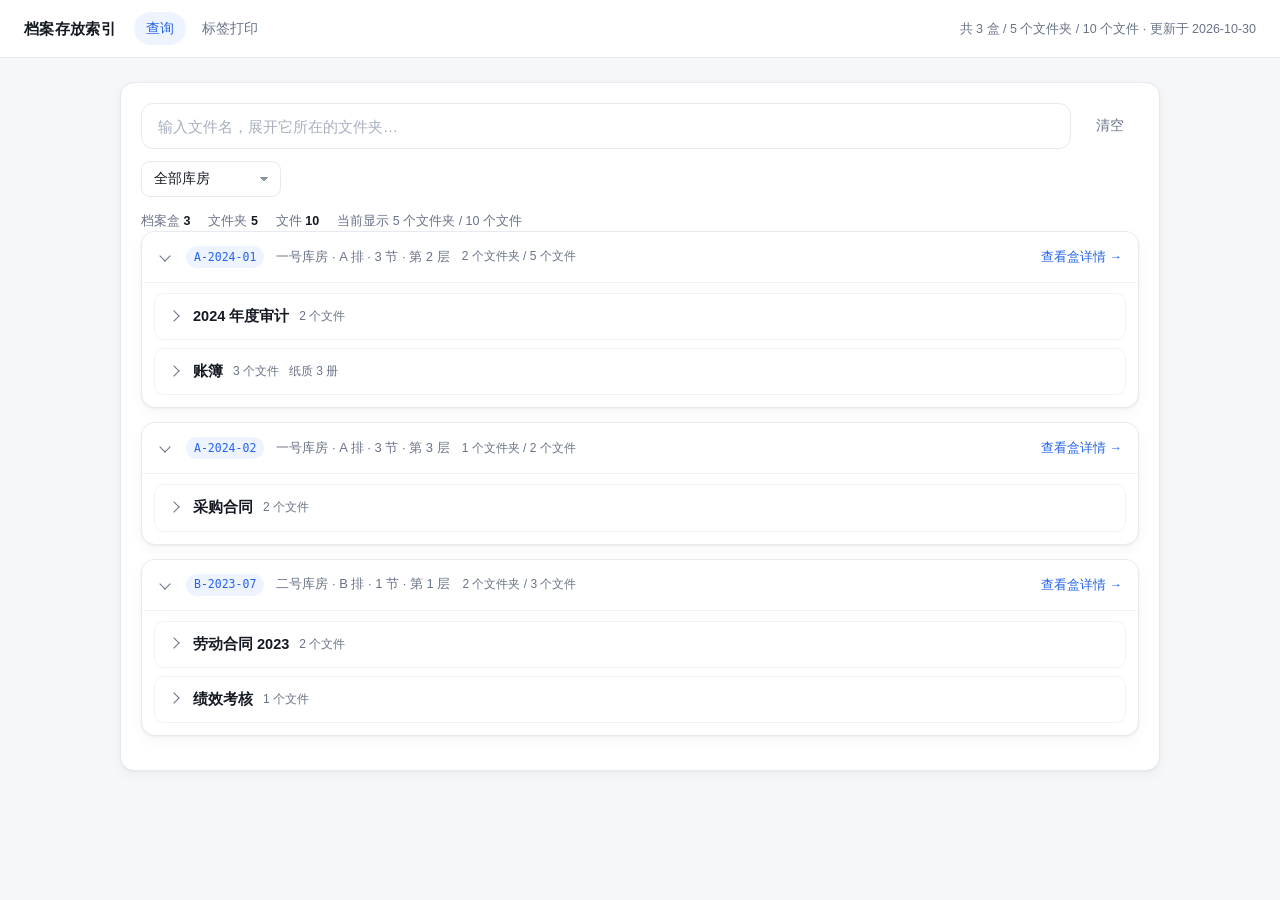
==== commit 2563328a: "hide paths: index.html" ====
--- a/index.html
+++ b/index.html
@@ -4,7 +4,7 @@
 <meta charset="utf-8">
 <meta name="viewport" content="width=device-width, initial-scale=1">
 <title>档案存放索引</title>
-<link rel="stylesheet" href="assets/style.css?v=4">
+<link rel="stylesheet" href="assets/style.css?v=5">
 <style>
   @media print {
     body.detail-open .topbar,
@@ -71,7 +71,7 @@
 
 </main>
 
-<script src="assets/app.js?v=4"></script>
+<script src="assets/app.js?v=5"></script>
 <script>
 (function () {
   let DATA = null;
@@ -101,11 +101,6 @@
     }
   }
 
-  function copyBtn(text) {
-    if (!text) return '';
-    return '<button class="copy-btn" data-copy="' + App.esc(text) + '">复制路径</button>';
-  }
-
   function folderHay(box, folder) {
     return [
       folder.name, folder.path, folder.note,
@@ -134,7 +129,6 @@
         '<span class="caret"></span>' +
         '<b class="f-name">' + mark(folder.name || '（未命名文件夹）', terms) + '</b>' +
         '<span class="muted small">' + files.length + ' 个文件</span>' +
-        (folder.path ? '<span class="mono small f-path">' + mark(folder.path, terms) + '</span>' + copyBtn(folder.path) : '') +
         (folder.note ? '<span class="muted small">' + mark(folder.note, terms) + '</span>' : '') +
       '</div>' +
       '<div class="folder-row-body">' + body + '</div>' +
@@ -241,30 +235,8 @@
     }
   }
 
-  // 折叠/展开：点文件夹标题或盒标题；复制按钮单独处理
+  // 折叠/展开：点文件夹标题或盒标题
   document.addEventListener('click', function (e) {
-    const btn = e.target.closest('[data-copy]');
-    if (btn) {
-      e.stopPropagation();
-      const text = btn.getAttribute('data-copy');
-      const done = function () { App.toast('已复制：' + text, 'ok'); };
-      const fallback = function () {
-        const ta = document.createElement('textarea');
-        ta.value = text;
-        ta.style.cssText = 'position:fixed;left:-9999px';
-        document.body.appendChild(ta);
-        ta.select();
-        try { document.execCommand('copy'); done(); } catch (err) { App.toast('复制失败，请手动选中复制', 'err'); }
-        document.body.removeChild(ta);
-      };
-      if (navigator.clipboard && navigator.clipboard.writeText) {
-        navigator.clipboard.writeText(text).then(done).catch(fallback);
-      } else {
-        fallback();
-      }
-      return;
-    }
-
     const head = e.target.closest('.folder-row-head');
     if (head && !e.target.closest('a')) { toggleFolder(head); return; }
 
--- a/assets/style.css
+++ b/assets/style.css
@@ -1,14 +1,17 @@
 :root {
-  --bg: #f5f6f8;
+  --bg: #f6f7f9;
   --card: #ffffff;
-  --text: #1b2028;
-  --muted: #6b7686;
-  --line: #e2e6ec;
-  --accent: #2b6cb0;
-  --accent-soft: #e8f0fa;
-  --warn: #b7791f;
-  --danger: #b42318;
-  --radius: 8px;
+  --text: #141922;
+  --muted: #697386;
+  --line: #e6e9ef;
+  --line-soft: #f1f3f7;
+  --accent: #2563eb;
+  --accent-deep: #1d4ed8;
+  --accent-soft: #eef4ff;
+  --warn: #b45309;
+  --danger: #dc2626;
+  --radius: 14px;
+  --shadow: 0 1px 2px rgba(20, 25, 34, .05), 0 4px 14px rgba(20, 25, 34, .04);
 }
 
 * { box-sizing: border-box; }
@@ -18,215 +21,332 @@
   padding: 0;
   background: var(--bg);
   color: var(--text);
-  font: 14px/1.6 -apple-system, "Segoe UI", "Microsoft YaHei", "PingFang SC", sans-serif;
+  font: 15px/1.6 -apple-system, "Segoe UI", "PingFang SC", "Microsoft YaHei", sans-serif;
+  -webkit-font-smoothing: antialiased;
 }
 
 a { color: var(--accent); text-decoration: none; }
-a:hover { text-decoration: underline; }
-
+a:hover { color: var(--accent-deep); }
+
+/* ---------- 顶栏 ---------- */
 .topbar {
-  background: var(--card);
-  border-bottom: 1px solid var(--line);
-  padding: 12px 20px;
-  display: flex;
-  align-items: center;
-  gap: 16px;
-  flex-wrap: wrap;
   position: sticky;
   top: 0;
   z-index: 10;
+  display: flex;
+  align-items: center;
+  gap: 18px;
+  flex-wrap: wrap;
+  min-height: 58px;
+  padding: 10px 24px;
+  background: rgba(255, 255, 255, .92);
+  backdrop-filter: saturate(160%) blur(10px);
+  border-bottom: 1px solid var(--line);
 }
 
 .topbar h1 {
-  font-size: 16px;
   margin: 0;
+  font-size: 15px;
   font-weight: 600;
-  letter-spacing: .5px;
-}
-
-.topbar .meta {
-  color: var(--muted);
-  font-size: 12px;
-  margin-left: auto;
-  display: flex;
-  gap: 14px;
-  flex-wrap: wrap;
+  letter-spacing: .02em;
 }
 
 .topbar nav { display: flex; gap: 4px; }
 .topbar nav a {
+  padding: 6px 12px;
+  border-radius: 999px;
+  font-size: 13.5px;
   color: var(--muted);
-  padding: 4px 10px;
-  border-radius: 6px;
-  font-size: 13px;
-}
-.topbar nav a:hover { background: var(--accent-soft); color: var(--accent); text-decoration: none; }
-.topbar nav a.active { background: var(--accent-soft); color: var(--accent); }
+}
+.topbar nav a:hover { background: var(--accent-soft); color: var(--accent); }
+.topbar nav a.active { background: var(--accent-soft); color: var(--accent); font-weight: 500; }
+
+.topbar .meta {
+  margin-left: auto;
+  display: flex;
+  gap: 14px;
+  flex-wrap: wrap;
+  color: var(--muted);
+  font-size: 12.5px;
+}
 
 .wrap {
-  max-width: 1180px;
+  max-width: 1080px;
   margin: 0 auto;
-  padding: 20px;
+  padding: 24px 20px 48px;
 }
 
 .panel {
   background: var(--card);
   border: 1px solid var(--line);
   border-radius: var(--radius);
-  padding: 18px;
-  margin-bottom: 18px;
+  box-shadow: var(--shadow);
+  padding: 20px;
+  margin-bottom: 16px;
 }
 
 .hidden { display: none !important; }
 
-/* 搜索栏 */
-.search-row {
-  display: flex;
-  gap: 10px;
-  flex-wrap: wrap;
-  align-items: center;
-}
-
+/* ---------- 表单控件 ---------- */
 input[type="text"], input[type="search"], input[type="password"], input[type="url"], select, textarea {
   font: inherit;
   color: inherit;
   background: #fff;
   border: 1px solid var(--line);
-  border-radius: 6px;
+  border-radius: 9px;
   padding: 8px 10px;
   outline: none;
   min-width: 0;
+  transition: border-color .15s, box-shadow .15s;
 }
 input:focus, select:focus, textarea:focus {
   border-color: var(--accent);
-  box-shadow: 0 0 0 3px rgba(43, 108, 176, .12);
-}
-
-#q {
-  flex: 1 1 320px;
-  font-size: 15px;
-  padding: 10px 14px;
-}
-
-.filters {
-  display: flex;
-  gap: 8px;
-  flex-wrap: wrap;
-  margin-top: 12px;
-}
-.filters select { min-width: 120px; }
-
-.stat-line {
-  color: var(--muted);
-  font-size: 12px;
-  margin-top: 12px;
-  display: flex;
-  gap: 16px;
-  flex-wrap: wrap;
-}
-.stat-line b { color: var(--text); font-weight: 600; }
-
-/* 结果表 */
-.table-scroll { overflow-x: auto; margin-top: 14px; }
-
-table.grid {
-  width: 100%;
-  border-collapse: collapse;
-  font-size: 13px;
-}
-table.grid th, table.grid td {
-  text-align: left;
-  padding: 9px 10px;
-  border-bottom: 1px solid var(--line);
-  vertical-align: top;
-}
-table.grid th {
-  color: var(--muted);
-  font-weight: 500;
-  font-size: 12px;
-  white-space: nowrap;
-  background: #fafbfc;
-  position: sticky;
-  top: 0;
-}
-table.grid tbody tr:hover { background: #f9fbfd; }
-table.grid tbody tr { cursor: pointer; }
-
-.mono { font-family: ui-monospace, Consolas, "Courier New", monospace; font-size: 12px; }
-.muted { color: var(--muted); }
-.small { font-size: 12px; }
-.nowrap { white-space: nowrap; }
-
-.chip {
-  display: inline-block;
-  background: var(--accent-soft);
-  color: var(--accent);
-  border-radius: 4px;
-  padding: 1px 6px;
-  font-size: 11px;
-  font-family: ui-monospace, Consolas, monospace;
-  white-space: nowrap;
-}
-.chip.gray { background: #eef1f4; color: var(--muted); }
-.chip.warn { background: #fdf3e3; color: var(--warn); }
-
-.loc { color: var(--text); font-size: 13px; }
-.loc .path { color: var(--muted); font-size: 11px; display: block; }
-
-mark { background: #fff3bf; padding: 0 1px; border-radius: 2px; }
-
-.empty {
-  text-align: center;
-  color: var(--muted);
-  padding: 40px 10px;
-}
-
-/* 详情页 */
-.detail-head {
-  display: flex;
-  align-items: flex-start;
-  gap: 14px;
-  flex-wrap: wrap;
-  border-bottom: 1px solid var(--line);
-  padding-bottom: 14px;
-  margin-bottom: 14px;
-}
-.detail-head h2 {
-  margin: 0;
-  font-size: 20px;
-  font-family: ui-monospace, Consolas, monospace;
-  letter-spacing: .5px;
-}
-.detail-loc {
-  font-size: 15px;
-  margin-top: 4px;
-}
-.detail-loc .big { font-weight: 600; }
-.detail-actions { margin-left: auto; display: flex; gap: 8px; flex-wrap: wrap; }
-
+  box-shadow: 0 0 0 3px rgba(37, 99, 235, .12);
+}
+input::placeholder, textarea::placeholder { color: #a7b0bf; }
+
+select {
+  height: 36px;
+  padding: 0 30px 0 12px;
+  font-size: 13.5px;
+  appearance: none;
+  background-image: linear-gradient(45deg, transparent 50%, #8a94a6 50%), linear-gradient(135deg, #8a94a6 50%, transparent 50%);
+  background-position: calc(100% - 16px) 15px, calc(100% - 11px) 15px;
+  background-size: 5px 5px, 5px 5px;
+  background-repeat: no-repeat;
+  cursor: pointer;
+}
+
+/* ---------- 按钮 ---------- */
 button, .btn {
+  display: inline-flex;
+  align-items: center;
+  justify-content: center;
+  gap: 6px;
+  height: 36px;
+  padding: 0 14px;
   font: inherit;
-  padding: 8px 14px;
-  border-radius: 6px;
+  font-size: 13.5px;
+  border-radius: 9px;
   border: 1px solid var(--line);
   background: #fff;
   color: var(--text);
   cursor: pointer;
   white-space: nowrap;
-}
-button:hover, .btn:hover { border-color: #c8d2de; background: #fafbfc; }
+  transition: background .15s, border-color .15s;
+}
+button:hover, .btn:hover { background: #f7f9fc; border-color: #d5dbe5; color: var(--text); }
 button.primary, .btn.primary {
   background: var(--accent);
   border-color: var(--accent);
   color: #fff;
-}
-button.primary:hover { background: #245e9b; }
+  font-weight: 500;
+}
+button.primary:hover, .btn.primary:hover { background: var(--accent-deep); border-color: var(--accent-deep); color: #fff; }
 button.ghost { border-color: transparent; background: transparent; color: var(--muted); }
+button.ghost:hover { background: var(--line-soft); color: var(--text); }
 button:disabled { opacity: .5; cursor: not-allowed; }
 
-.legend { display: flex; gap: 16px; font-size: 12px; color: var(--muted); flex-wrap: wrap; }
-
-/* 标签打印 */
+.copy-btn {
+  flex: 0 0 auto;
+  height: 26px;
+  padding: 0 9px;
+  font-size: 11.5px;
+  border-radius: 7px;
+  border: 1px solid var(--line);
+  background: #fff;
+  color: var(--accent);
+}
+.copy-btn:hover { background: var(--accent-soft); border-color: #c9dbfb; color: var(--accent-deep); }
+
+/* ---------- 搜索区 ---------- */
+.search-row {
+  display: flex;
+  gap: 10px;
+  align-items: center;
+  flex-wrap: wrap;
+}
+#q {
+  flex: 1 1 320px;
+  height: 46px;
+  padding: 0 16px;
+  font-size: 15px;
+  border-radius: 12px;
+}
+.search-row button { height: 40px; }
+
+.filters {
+  display: flex;
+  gap: 8px;
+  flex-wrap: wrap;
+  margin-top: 12px;
+}
+.filters select { min-width: 140px; }
+
+.stat-line {
+  display: flex;
+  gap: 18px;
+  flex-wrap: wrap;
+  margin-top: 14px;
+  color: var(--muted);
+  font-size: 12.5px;
+}
+.stat-line b { color: var(--text); font-weight: 600; }
+
+/* ---------- 通用小元素 ---------- */
+.mono { font-family: ui-monospace, "SFMono-Regular", Consolas, monospace; font-size: 12.5px; }
+.muted { color: var(--muted); }
+.small { font-size: 12px; }
+.nowrap { white-space: nowrap; }
+.path-text { word-break: break-all; }
+.file-name { font-weight: 600; }
+.loc-inline { color: var(--muted); font-size: 12.5px; }
+
+.chip {
+  display: inline-flex;
+  align-items: center;
+  height: 22px;
+  padding: 0 8px;
+  border-radius: 999px;
+  background: var(--accent-soft);
+  color: var(--accent);
+  font-size: 11.5px;
+  font-weight: 500;
+  font-family: ui-monospace, Consolas, monospace;
+  white-space: nowrap;
+}
+.chip.gray { background: #eef1f5; color: var(--muted); }
+.chip.warn { background: #fdf2e3; color: var(--warn); }
+
+mark { background: #fff2b8; color: inherit; padding: 0 2px; border-radius: 3px; }
+
+.empty {
+  padding: 44px 16px;
+  text-align: center;
+  color: var(--muted);
+  font-size: 13.5px;
+}
+
+/* ---------- 折叠箭头 ---------- */
+.caret {
+  position: relative;
+  flex: 0 0 16px;
+  width: 16px;
+  height: 16px;
+  align-self: center;
+}
+.caret::before {
+  content: "";
+  position: absolute;
+  top: 50%;
+  left: 3px;
+  width: 7px;
+  height: 7px;
+  margin-top: -5px;
+  border-right: 1.6px solid var(--muted);
+  border-bottom: 1.6px solid var(--muted);
+  transform: rotate(-45deg);
+  transition: transform .18s ease;
+}
+
+/* ---------- 盒分组 ---------- */
+.box-group {
+  background: var(--card);
+  border: 1px solid var(--line);
+  border-radius: var(--radius);
+  box-shadow: var(--shadow);
+  margin-bottom: 14px;
+  overflow: hidden;
+}
+.box-group-head {
+  display: flex;
+  align-items: center;
+  gap: 12px;
+  flex-wrap: wrap;
+  padding: 14px 16px;
+  background: #fff;
+  border-bottom: 1px solid var(--line-soft);
+  cursor: pointer;
+}
+.box-group-head:hover { background: #f8faff; }
+.box-group.collapsed .box-group-head { border-bottom: none; }
+.box-group-head .caret::before { transform: rotate(45deg); }
+.box-group.collapsed .box-group-head .caret::before { transform: rotate(-45deg); }
+.box-group.collapsed .box-group-body { display: none; }
+.box-group-head .box-loc { color: var(--muted); font-size: 13px; }
+.box-group-head .box-open { margin-left: auto; font-size: 12.5px; }
+.box-group-body { padding: 10px 12px 12px; }
+
+/* ---------- 文件夹行 ---------- */
+.folder-row {
+  border: 1px solid var(--line-soft);
+  border-radius: 10px;
+  margin-bottom: 8px;
+  background: #fff;
+  overflow: hidden;
+  transition: border-color .15s;
+}
+.folder-row:last-child { margin-bottom: 0; }
+.folder-row:hover { border-color: #dfe5ef; }
+.folder-row.open { border-color: #cddcf5; }
+.folder-row-head {
+  display: flex;
+  align-items: center;
+  gap: 10px;
+  flex-wrap: wrap;
+  padding: 11px 12px;
+  cursor: pointer;
+}
+.folder-row-head:hover { background: #f8faff; }
+.folder-row-head .f-name { font-size: 14.5px; font-weight: 600; }
+.folder-row-head .f-path {
+  flex: 1 1 220px;
+  min-width: 0;
+  color: var(--muted);
+  white-space: nowrap;
+  overflow: hidden;
+  text-overflow: ellipsis;
+}
+.folder-row.open > .folder-row-head .caret::before { transform: rotate(45deg); }
+.folder-row-body {
+  display: none;
+  border-top: 1px dashed var(--line);
+  background: #fbfcfe;
+  padding: 2px 0;
+}
+.folder-row.open > .folder-row-body { display: block; }
+.file-line {
+  display: flex;
+  align-items: baseline;
+  gap: 12px;
+  flex-wrap: wrap;
+  padding: 9px 14px 9px 38px;
+  font-size: 13.5px;
+  border-bottom: 1px dashed #eef1f6;
+}
+.file-line:last-child { border-bottom: none; }
+
+/* ---------- 盒详情 ---------- */
+.detail-head {
+  display: flex;
+  align-items: flex-start;
+  gap: 16px;
+  flex-wrap: wrap;
+  padding-bottom: 16px;
+  margin-bottom: 14px;
+  border-bottom: 1px solid var(--line-soft);
+}
+.detail-head h2 {
+  margin: 2px 0 2px;
+  font-size: 20px;
+  font-weight: 600;
+  font-family: ui-monospace, Consolas, monospace;
+}
+.detail-loc { color: var(--text); font-size: 14.5px; }
+.detail-loc .big { font-weight: 600; }
+.detail-actions { margin-left: auto; display: flex; gap: 8px; flex-wrap: wrap; }
+
+/* ---------- 标签打印 ---------- */
 .toolbar {
   display: flex;
   gap: 10px;
@@ -234,25 +354,29 @@
   align-items: center;
 }
 .toolbar .spacer { flex: 1; }
+.toolbar input[type="search"] { height: 36px; }
+.legend { display: flex; gap: 16px; flex-wrap: wrap; color: var(--muted); font-size: 12.5px; }
+.no-print { }
 
 .picker {
   max-height: 320px;
   overflow: auto;
-  border: 1px solid var(--line);
-  border-radius: 6px;
-  margin-top: 12px;
+  margin-top: 14px;
+  border: 1px solid var(--line);
+  border-radius: 10px;
 }
 .picker-row {
   display: flex;
   align-items: center;
   gap: 10px;
-  padding: 8px 12px;
-  border-bottom: 1px solid var(--line);
-  font-size: 13px;
+  padding: 10px 14px;
+  border-bottom: 1px solid var(--line-soft);
+  font-size: 13.5px;
+  cursor: pointer;
 }
 .picker-row:last-child { border-bottom: none; }
-.picker-row:hover { background: #f9fbfd; }
-.picker-row input[type="checkbox"] { width: 16px; height: 16px; }
+.picker-row:hover { background: #f8faff; }
+.picker-row input[type="checkbox"] { width: 16px; height: 16px; accent-color: var(--accent); }
 
 .labels {
   display: grid;
@@ -265,113 +389,32 @@
 .labels.cols-4 { grid-template-columns: repeat(4, 1fr); }
 
 .label {
-  border: 1px dashed #bbb;
-  border-radius: 4px;
+  display: flex;
+  align-items: center;
+  gap: 8px;
+  min-height: 34mm;
   padding: 8px;
-  display: flex;
-  gap: 8px;
-  align-items: center;
+  border: 1px dashed #c3cad6;
+  border-radius: 8px;
   background: #fff;
   break-inside: avoid;
   page-break-inside: avoid;
-  min-height: 34mm;
-}
-.label .qr { flex: 0 0 auto; width: 30mm; height: 30mm; display: flex; align-items: center; justify-content: center; }
+}
+.label .qr { flex: 0 0 auto; width: 28mm; height: 28mm; display: flex; align-items: center; justify-content: center; }
 .label .qr canvas, .label .qr img { width: 100%; height: 100%; }
 .label .info { flex: 1; min-width: 0; }
-.label .code {
-  font-family: ui-monospace, Consolas, monospace;
-  font-weight: 700;
-  font-size: 13px;
-  word-break: break-all;
-}
+.label .code { font-family: ui-monospace, Consolas, monospace; font-weight: 700; font-size: 13px; word-break: break-all; }
 .label .where { font-size: 11px; line-height: 1.4; margin-top: 2px; }
 .label .cnt { font-size: 10px; color: var(--muted); margin-top: 2px; }
 
-/* 录入页 */
+/* ---------- 录入页 ---------- */
 .form-grid {
   display: grid;
   grid-template-columns: repeat(auto-fit, minmax(160px, 1fr));
   gap: 10px;
 }
-.field { display: flex; flex-direction: column; gap: 4px; }
-.field label { font-size: 11px; color: var(--muted); }
-
-.box-card {
-  border: 1px solid var(--line);
-  border-radius: var(--radius);
-  margin-bottom: 12px;
-  background: #fff;
-  overflow: hidden;
-}
-.box-card > .box-head {
-  display: flex;
-  gap: 8px;
-  align-items: center;
-  padding: 10px 12px;
-  background: #fafbfc;
-  border-bottom: 1px solid var(--line);
-  flex-wrap: wrap;
-}
-.box-head input.b-id { width: 130px; font-family: ui-monospace, Consolas, monospace; font-weight: 600; }
-.box-head input { width: 110px; padding: 6px 8px; font-size: 12px; }
-.box-head .count { color: var(--muted); font-size: 12px; }
-.box-head .grow { flex: 1; }
-.box-body { padding: 10px 12px; }
-
-table.items { width: 100%; border-collapse: collapse; font-size: 12px; }
-table.items th {
-  text-align: left;
-  color: var(--muted);
-  font-weight: 500;
-  font-size: 11px;
-  padding: 4px 4px;
-  white-space: nowrap;
-}
-table.items td { padding: 3px 4px; }
-table.items input, table.items select {
-  width: 100%;
-  padding: 5px 7px;
-  font-size: 12px;
-  border-radius: 4px;
-}
-table.items input.w-path { font-family: ui-monospace, Consolas, monospace; }
-table.items td.c-no input { min-width: 110px; }
-table.items td.c-title input { min-width: 180px; }
-table.items td.c-year input { min-width: 60px; }
-table.items td.c-path input { min-width: 200px; }
-table.items td.c-op { width: 34px; text-align: center; }
-
-.row-actions { margin-top: 10px; display: flex; gap: 8px; align-items: center; flex-wrap: wrap; }
-.row-actions input.b-note { flex: 1; min-width: 200px; }
-
-.banner {
-  background: #fffbea;
-  border: 1px solid #f5e3b3;
-  color: #7a5b12;
-  border-radius: 6px;
-  padding: 10px 12px;
-  font-size: 13px;
-  margin-bottom: 14px;
-  display: flex;
-  gap: 12px;
-  align-items: center;
-  flex-wrap: wrap;
-}
-.banner.ok { background: #eefaf1; border-color: #bcdfc6; color: #1e6b33; }
-.banner.err { background: #fdf0ee; border-color: #f2c6c0; color: var(--danger); }
-
-.help {
-  font-size: 12px;
-  color: var(--muted);
-  line-height: 1.8;
-}
-.help code {
-  background: #eef1f4;
-  padding: 1px 4px;
-  border-radius: 3px;
-  font-size: 11px;
-}
+.field { display: flex; flex-direction: column; gap: 5px; }
+.field label { font-size: 11.5px; color: var(--muted); }
 
 .cfg-grid {
   display: grid;
@@ -379,163 +422,194 @@
   gap: 10px;
 }
 
-/* 查询页：盒分组 + 文件夹折叠 */
-.box-group {
+.box-card {
   border: 1px solid var(--line);
   border-radius: var(--radius);
-  margin-bottom: 12px;
+  box-shadow: var(--shadow);
+  margin-bottom: 16px;
   background: #fff;
   overflow: hidden;
 }
-.box-group-head {
-  display: flex;
-  align-items: center;
-  gap: 10px;
-  flex-wrap: wrap;
-  padding: 10px 12px;
-  background: #fafbfc;
-  border-bottom: 1px solid var(--line);
-  cursor: pointer;
-}
-.box-group-head:hover { background: #f2f6fa; }
-.box-group-head .caret { color: var(--muted); transition: transform .15s; display: inline-block; }
-.box-group.collapsed .box-group-head { border-bottom: none; }
-.box-group.collapsed .box-group-head .caret { transform: rotate(-90deg); }
-.box-group.collapsed .box-group-body { display: none; }
-.box-group-head .box-loc { font-size: 13px; }
-.box-group-head .box-open { margin-left: auto; font-size: 12px; }
-.box-group-body { padding: 10px 12px; }
-
-.folder-row {
-  border: 1px solid var(--line);
-  border-radius: 8px;
+.box-head {
+  display: flex;
+  align-items: center;
+  gap: 8px;
+  flex-wrap: wrap;
+  padding: 12px 14px;
+  background: #fbfcff;
+  border-bottom: 1px solid var(--line-soft);
+}
+.box-head input { width: 100px; height: 34px; padding: 0 9px; font-size: 12.5px; }
+.box-head input.b-id {
+  width: 132px;
+  font-family: ui-monospace, Consolas, monospace;
+  font-weight: 600;
+}
+.box-head .count { color: var(--muted); font-size: 12px; }
+.box-head .grow { flex: 1; }
+.box-body { padding: 10px 14px 14px; }
+
+.folder-card {
+  border: 1px solid var(--line-soft);
+  border-radius: 10px;
   margin-bottom: 8px;
   background: #fff;
   overflow: hidden;
-}
-.folder-row:last-child { margin-bottom: 0; }
-.folder-row-head {
-  display: flex;
-  align-items: center;
-  gap: 10px;
-  flex-wrap: wrap;
-  padding: 9px 12px;
-  cursor: pointer;
-}
-.folder-row-head:hover { background: #f9fbfd; }
-.folder-row-head .caret { color: var(--muted); transition: transform .15s; display: inline-block; }
-.folder-row.open > .folder-row-head .caret { transform: rotate(90deg); }
-.folder-row-head .f-path { color: var(--muted); word-break: break-all; }
-.folder-row-body { display: none; border-top: 1px solid var(--line); }
-.folder-row.open > .folder-row-body { display: block; }
-.file-line {
-  display: flex;
-  gap: 12px;
-  align-items: baseline;
-  flex-wrap: wrap;
-  padding: 8px 14px;
-  border-bottom: 1px dashed #eef1f4;
-  font-size: 13px;
-}
-.file-line:last-child { border-bottom: none; }
-
-/* 录入页：文件夹折叠 */
+  transition: border-color .15s;
+}
+.folder-card:hover { border-color: #e0e5ee; }
+.folder-card.open { border-color: #cddcf5; }
+.folder-head {
+  display: flex;
+  align-items: center;
+  gap: 8px;
+  flex-wrap: wrap;
+  padding: 9px 10px;
+  background: #fff;
+}
 .folder-toggle {
   flex: 0 0 auto;
-  width: 26px;
-  height: 26px;
+  width: 28px;
+  height: 28px;
   padding: 0;
-  border: 1px solid var(--line);
-  border-radius: 6px;
-  background: #fff;
+  border-radius: 8px;
+  border: 1px solid var(--line);
+  background: #fff;
+}
+.folder-toggle::before {
+  content: "";
+  display: block;
+  width: 7px;
+  height: 7px;
+  margin: 0 auto;
+  border-right: 1.6px solid var(--muted);
+  border-bottom: 1.6px solid var(--muted);
+  transform: rotate(-45deg);
+  transition: transform .18s ease;
+}
+.folder-card.open > .folder-head .folder-toggle::before { transform: rotate(45deg); }
+.folder-head input.f-name { flex: 1 1 200px; font-weight: 600; height: 34px; font-size: 13px; }
+.folder-head input.f-path { flex: 1 1 260px; font-family: ui-monospace, Consolas, monospace; font-size: 12px; height: 34px; }
+.folder-head input.f-note { flex: 1 1 140px; height: 34px; font-size: 12.5px; }
+.folder-head .count { color: var(--muted); font-size: 12px; }
+.folder-head button:not(.folder-toggle) { height: 30px; padding: 0 10px; font-size: 12px; }
+.folder-card > .folder-body { display: none; border-top: 1px dashed var(--line); background: #fbfcfe; padding: 8px 10px 10px; }
+.folder-card.open > .folder-body { display: block; }
+
+table.items { width: 100%; border-collapse: collapse; font-size: 12.5px; }
+table.items th {
+  padding: 4px 4px;
+  text-align: left;
   color: var(--muted);
-  line-height: 1;
-  transition: transform .15s;
-}
-.folder-card.open .folder-toggle { transform: rotate(90deg); }
-.folder-card > .folder-body { display: none; }
-.folder-card.open > .folder-body { display: block; }
-.folder-card > .folder-head { border-bottom: none; }
-.folder-card.open > .folder-head { border-bottom: 1px solid var(--line); }
-
-/* 文件夹块 */
-.folder-card {
-  border: 1px solid var(--line);
+  font-weight: 500;
+  font-size: 11.5px;
+  white-space: nowrap;
+}
+table.items td { padding: 3px 4px; }
+table.items input, table.items select {
+  width: 100%;
+  height: 32px;
+  padding: 0 9px;
+  font-size: 12.5px;
   border-radius: 8px;
-  margin-bottom: 10px;
-  background: #fff;
-  overflow: hidden;
-}
-.folder-head {
-  display: flex;
+}
+table.items input.w-path { font-family: ui-monospace, Consolas, monospace; }
+table.items td.c-op { width: 34px; text-align: center; }
+
+.row-actions {
+  display: flex;
+  align-items: center;
   gap: 8px;
   flex-wrap: wrap;
-  align-items: center;
-  padding: 8px 10px;
-  background: #fafbfc;
-  border-bottom: 1px solid var(--line);
-}
-.folder-head input.f-name { flex: 1 1 200px; font-weight: 600; }
-.folder-head input.f-path { flex: 2 1 240px; font-family: ui-monospace, Consolas, monospace; font-size: 12px; }
-.folder-head input.f-note { flex: 1 1 140px; }
-.folder-card > table.items { margin: 0; width: 100%; }
-.folder-card > .row-actions { padding: 4px 10px 8px; margin-top: 0; }
-
-/* 复制按钮与文件名 */
-.copy-btn {
-  padding: 3px 8px;
-  font-size: 12px;
+  margin-top: 8px;
+}
+.row-actions input.b-note { flex: 1; min-width: 200px; }
+
+.banner {
+  display: flex;
+  align-items: center;
+  gap: 12px;
+  flex-wrap: wrap;
+  padding: 11px 14px;
+  margin-bottom: 14px;
+  border-radius: 10px;
+  font-size: 13px;
+  background: #fffbea;
+  border: 1px solid #f5e3b3;
+  color: #7a5b12;
+}
+.banner.ok { background: #eefaf1; border-color: #bcdfc6; color: #1e6b33; }
+.banner.err { background: #fdf0ee; border-color: #f2c6c0; color: var(--danger); }
+.banner button { height: 30px; padding: 0 10px; font-size: 12.5px; }
+
+.help {
+  font-size: 12.5px;
+  line-height: 1.9;
+  color: var(--muted);
+}
+.help code {
+  padding: 1px 5px;
   border-radius: 4px;
-  border: 1px solid var(--line);
-  background: #fff;
-  color: var(--accent);
-}
-.file-name { font-weight: 600; }
-.loc-inline { color: var(--muted); font-size: 12px; }
-.path-text { word-break: break-all; }
-
+  background: var(--line-soft);
+  font-size: 11.5px;
+}
+
+/* ---------- 表格（详情/兼容） ---------- */
+.table-scroll { overflow-x: auto; }
+table.grid { width: 100%; border-collapse: collapse; font-size: 13px; }
+table.grid th, table.grid td {
+  padding: 10px 12px;
+  text-align: left;
+  border-bottom: 1px solid var(--line-soft);
+  vertical-align: top;
+}
+table.grid th { color: var(--muted); font-weight: 500; font-size: 12px; white-space: nowrap; }
+
+/* ---------- 打印 ---------- */
 @media print {
   body { background: #fff; }
   .topbar, .no-print, .toast { display: none !important; }
   .wrap { max-width: none; padding: 0; margin: 0; }
-  .panel { border: none; padding: 0; margin: 0; }
+  .panel { border: none; padding: 0; margin: 0; box-shadow: none; }
+  .folder-row-body { display: block !important; }
+  .caret { display: none !important; }
   .label { border: 1px solid #999; }
   @page { margin: 8mm; }
 }
 
+/* ---------- 手机 ---------- */
 @media (max-width: 640px) {
-  .wrap { padding: 12px; }
-  .topbar { padding: 10px 12px; gap: 8px; }
-  .topbar h1 { font-size: 15px; }
+  .wrap { padding: 14px 12px 40px; }
+  .topbar { padding: 10px 12px; gap: 10px; }
+  .topbar h1 { font-size: 14.5px; }
   .topbar nav { order: 3; width: 100%; }
   .topbar nav a { flex: 1; text-align: center; }
   .topbar .meta { width: 100%; margin-left: 0; }
-  .panel { padding: 12px; }
-
-  /* 输入框不小于 16px，避免 iOS 聚焦时自动放大 */
-  input[type="text"], input[type="search"], input[type="password"], input[type="url"], select, textarea, #q { font-size: 16px; }
+  .panel { padding: 14px; }
+
+  input[type="text"], input[type="search"], input[type="password"], input[type="url"], select, textarea, #q {
+    font-size: 16px;
+  }
 
   .search-row button { flex: 1 1 auto; }
   .filters select { flex: 1 1 calc(50% - 8px); min-width: 0; }
+
+  .box-group-head { padding: 12px; }
+  .box-group-head .box-open { margin-left: 0; }
+  .box-group-body { padding: 8px; }
+  .folder-row-head { padding: 10px; }
+  .folder-row-head .f-path { flex: 1 1 100%; white-space: normal; word-break: break-all; }
+  .file-line { padding-left: 24px; }
 
   .detail-head { gap: 10px; }
   .detail-head h2 { font-size: 17px; }
   .detail-actions { margin-left: 0; width: 100%; }
-  .detail-actions .btn, .detail-actions button { flex: 1 1 auto; text-align: center; }
-
-  /* 表格在手机端改为卡片列表 */
-  .table-scroll { overflow-x: visible; }
+  .detail-actions .btn, .detail-actions button { flex: 1 1 auto; }
+
   table.grid thead { display: none; }
   table.grid, table.grid tbody, table.grid tr, table.grid td { display: block; width: 100%; }
-  table.grid tr {
-    border: 1px solid var(--line);
-    border-radius: var(--radius);
-    margin-bottom: 10px;
-    background: #fff;
-  }
+  table.grid tr { border: 1px solid var(--line); border-radius: 10px; margin-bottom: 10px; }
   table.grid td { display: flex; align-items: flex-start; gap: 10px; padding: 4px 10px; border: none; }
-  table.grid td:first-child { padding-top: 10px; }
-  table.grid td:last-child { padding-bottom: 10px; }
   table.grid td::before {
     content: attr(data-label);
     flex: 0 0 66px;
@@ -545,32 +619,21 @@
   }
   table.grid td:not([data-label])::before { display: none; }
   table.grid td.nowrap { white-space: normal; }
-  table.grid tbody tr:hover { background: #fff; }
-
-  /* 录入页明细同样改为卡片 */
+
   table.items thead { display: none; }
   table.items, table.items tbody, table.items tr, table.items td { display: block; width: 100%; }
-  table.items tr {
-    border: 1px solid var(--line);
-    border-radius: 6px;
-    padding: 8px 10px;
-    margin-bottom: 8px;
-  }
+  table.items tr { border: 1px solid var(--line); border-radius: 8px; padding: 8px 10px; margin-bottom: 8px; }
   table.items td { display: flex; align-items: center; gap: 8px; padding: 3px 0; }
-  table.items td::before {
-    content: attr(data-label);
-    flex: 0 0 62px;
-    color: var(--muted);
-    font-size: 11px;
-  }
-  table.items td input, table.items td select { flex: 1 1 auto; width: auto; min-width: 0; font-size: 16px; }
+  table.items td::before { content: attr(data-label); flex: 0 0 62px; color: var(--muted); font-size: 11.5px; }
+  table.items td input, table.items td select { flex: 1 1 auto; width: auto; min-width: 0; }
   table.items td.c-op { justify-content: flex-end; padding-top: 6px; }
-  table.items td.c-op::before { content: ''; flex: 0 0 0; }
-  .folder-head input.f-name, .folder-head input.f-path, .folder-head input.f-note { flex: 1 1 100%; font-size: 16px; }
+  table.items td.c-op::before { content: ""; flex: 0 0 0; }
+
+  .box-head input, .box-head input.b-id { width: calc(50% - 6px); }
+  .folder-head input.f-name { flex: 1 1 calc(100% - 40px); }
+  .folder-head input.f-path, .folder-head input.f-note { flex: 1 1 100%; }
   .folder-head button:not(.folder-toggle) { flex: 1 1 100%; }
-  .box-head input, .box-head input.b-id { width: calc(50% - 6px); }
-  .box-body { padding: 8px; }
-  .box-body > div[style*="overflow-x"] { overflow-x: visible !important; }
+  .folder-body { padding: 6px 8px 8px; }
   .row-actions input.b-note { min-width: 0; flex: 1 1 100%; }
 
   .labels, .labels.cols-2, .labels.cols-3, .labels.cols-4 { grid-template-columns: 1fr; gap: 4mm; }
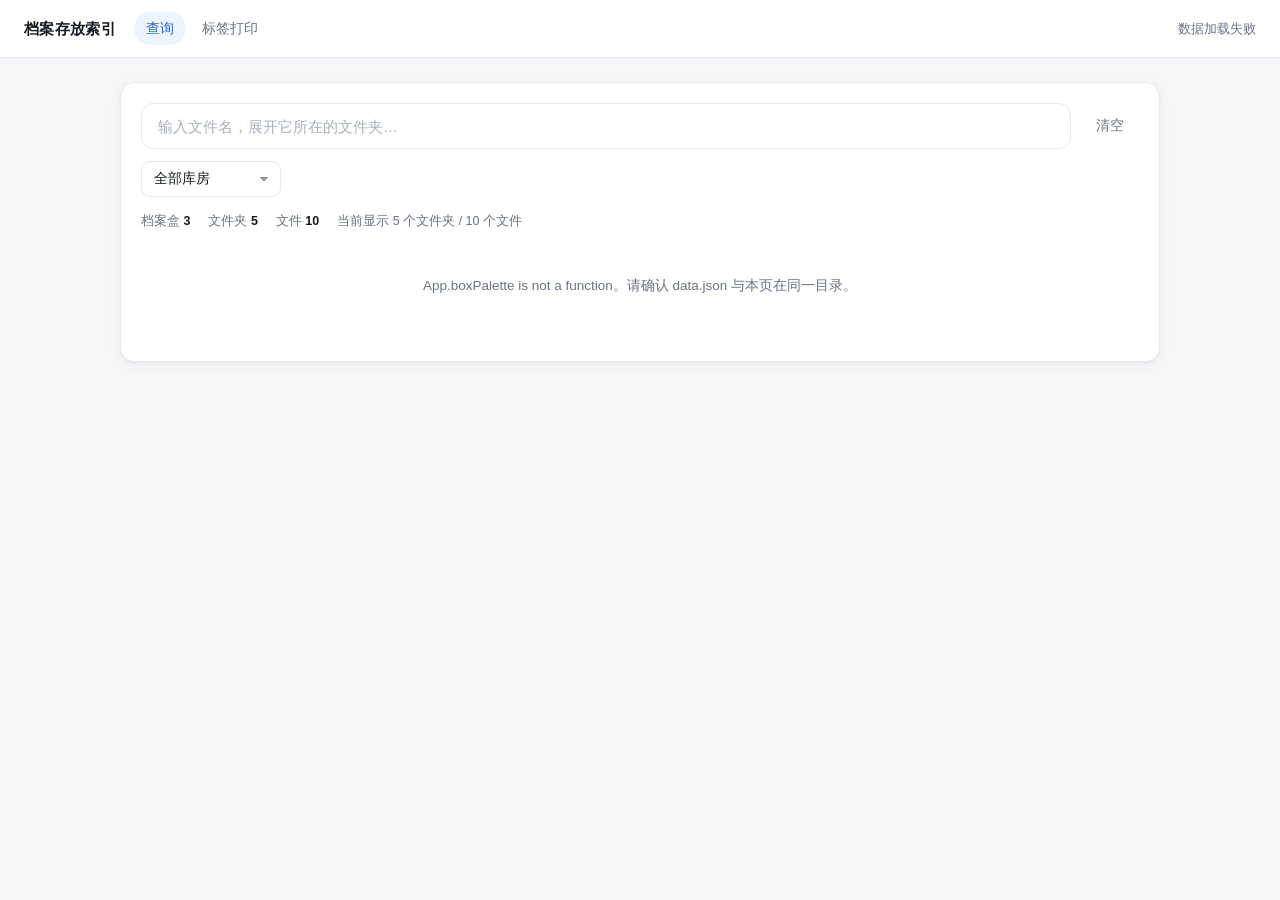
==== commit 6ee6a10e: "box colors: index.html" ====
--- a/index.html
+++ b/index.html
@@ -4,7 +4,7 @@
 <meta charset="utf-8">
 <meta name="viewport" content="width=device-width, initial-scale=1">
 <title>档案存放索引</title>
-<link rel="stylesheet" href="assets/style.css?v=5">
+<link rel="stylesheet" href="assets/style.css?v=7">
 <style>
   @media print {
     body.detail-open .topbar,
@@ -71,7 +71,7 @@
 
 </main>
 
-<script src="assets/app.js?v=5"></script>
+<script src="assets/app.js?v=7"></script>
 <script>
 (function () {
   let DATA = null;
@@ -165,6 +165,7 @@
 
     $('resultList').innerHTML = groups.map(function (g) {
       const box = g.box;
+      const pal = App.boxPalette(box, (DATA.boxes || []).indexOf(box));
       const inner = g.folders.map(function (f, i) {
         const fileHit = terms.length && (f.files || []).some(function (it) {
           return terms.every(function (t) { return ((it.name || '') + ' ' + (it.note || '')).toLowerCase().indexOf(t) >= 0; });
@@ -173,7 +174,8 @@
         return folderRow(box, f, terms, open);
       }).join('');
 
-      return '<div class="box-group' + (openKeys[box.id] === false ? ' collapsed' : '') + '">' +
+      return '<div class="box-group' + (openKeys[box.id] === false ? ' collapsed' : '') +
+          '" style="--box:' + pal[0] + ';--box-soft:' + pal[1] + '">' +
         '<div class="box-group-head" data-box="' + App.esc(box.id) + '">' +
           '<span class="caret"></span>' +
           '<span class="chip">' + App.esc(box.id) + '</span>' +
@@ -193,6 +195,9 @@
     const box = (DATA.boxes || []).find(function (b) { return b.id === id; });
     if (!box) { App.toast('找不到档案盒：' + id, 'err'); return; }
     currentBox = box;
+    const pal = App.boxPalette(box, (DATA.boxes || []).indexOf(box));
+    $('detailPanel').style.setProperty('--box', pal[0]);
+    $('detailPanel').style.setProperty('--box-soft', pal[1]);
     $('dCode').textContent = box.id;
     $('dLoc').textContent = App.location(box) || '（未登记位置）';
     $('dNote').textContent = box.note ? '备注：' + box.note : '';
--- a/assets/style.css
+++ b/assets/style.css
@@ -147,18 +147,6 @@
 button.ghost:hover { background: var(--line-soft); color: var(--text); }
 button:disabled { opacity: .5; cursor: not-allowed; }
 
-.copy-btn {
-  flex: 0 0 auto;
-  height: 26px;
-  padding: 0 9px;
-  font-size: 11.5px;
-  border-radius: 7px;
-  border: 1px solid var(--line);
-  background: #fff;
-  color: var(--accent);
-}
-.copy-btn:hover { background: var(--accent-soft); border-color: #c9dbfb; color: var(--accent-deep); }
-
 /* ---------- 搜索区 ---------- */
 .search-row {
   display: flex;
@@ -299,14 +287,7 @@
 }
 .folder-row-head:hover { background: #f8faff; }
 .folder-row-head .f-name { font-size: 14.5px; font-weight: 600; }
-.folder-row-head .f-path {
-  flex: 1 1 220px;
-  min-width: 0;
-  color: var(--muted);
-  white-space: nowrap;
-  overflow: hidden;
-  text-overflow: ellipsis;
-}
+.folder-row-head .f-note { color: var(--muted); font-size: 12px; }
 .folder-row.open > .folder-row-head .caret::before { transform: rotate(45deg); }
 .folder-row-body {
   display: none;
@@ -488,9 +469,8 @@
   transition: transform .18s ease;
 }
 .folder-card.open > .folder-head .folder-toggle::before { transform: rotate(45deg); }
-.folder-head input.f-name { flex: 1 1 200px; font-weight: 600; height: 34px; font-size: 13px; }
-.folder-head input.f-path { flex: 1 1 260px; font-family: ui-monospace, Consolas, monospace; font-size: 12px; height: 34px; }
-.folder-head input.f-note { flex: 1 1 140px; height: 34px; font-size: 12.5px; }
+.folder-head input.f-name { flex: 1 1 240px; font-weight: 600; height: 34px; font-size: 13px; }
+.folder-head input.f-note { flex: 1 1 160px; height: 34px; font-size: 12.5px; }
 .folder-head .count { color: var(--muted); font-size: 12px; }
 .folder-head button:not(.folder-toggle) { height: 30px; padding: 0 10px; font-size: 12px; }
 .folder-card > .folder-body { display: none; border-top: 1px dashed var(--line); background: #fbfcfe; padding: 8px 10px 10px; }
@@ -598,7 +578,7 @@
   .box-group-head .box-open { margin-left: 0; }
   .box-group-body { padding: 8px; }
   .folder-row-head { padding: 10px; }
-  .folder-row-head .f-path { flex: 1 1 100%; white-space: normal; word-break: break-all; }
+  .folder-row-head .f-note { flex: 1 1 100%; }
   .file-line { padding-left: 24px; }
 
   .detail-head { gap: 10px; }
@@ -631,7 +611,7 @@
 
   .box-head input, .box-head input.b-id { width: calc(50% - 6px); }
   .folder-head input.f-name { flex: 1 1 calc(100% - 40px); }
-  .folder-head input.f-path, .folder-head input.f-note { flex: 1 1 100%; }
+  .folder-head input.f-note { flex: 1 1 100%; }
   .folder-head button:not(.folder-toggle) { flex: 1 1 100%; }
   .folder-body { padding: 6px 8px 8px; }
   .row-actions input.b-note { min-width: 0; flex: 1 1 100%; }
